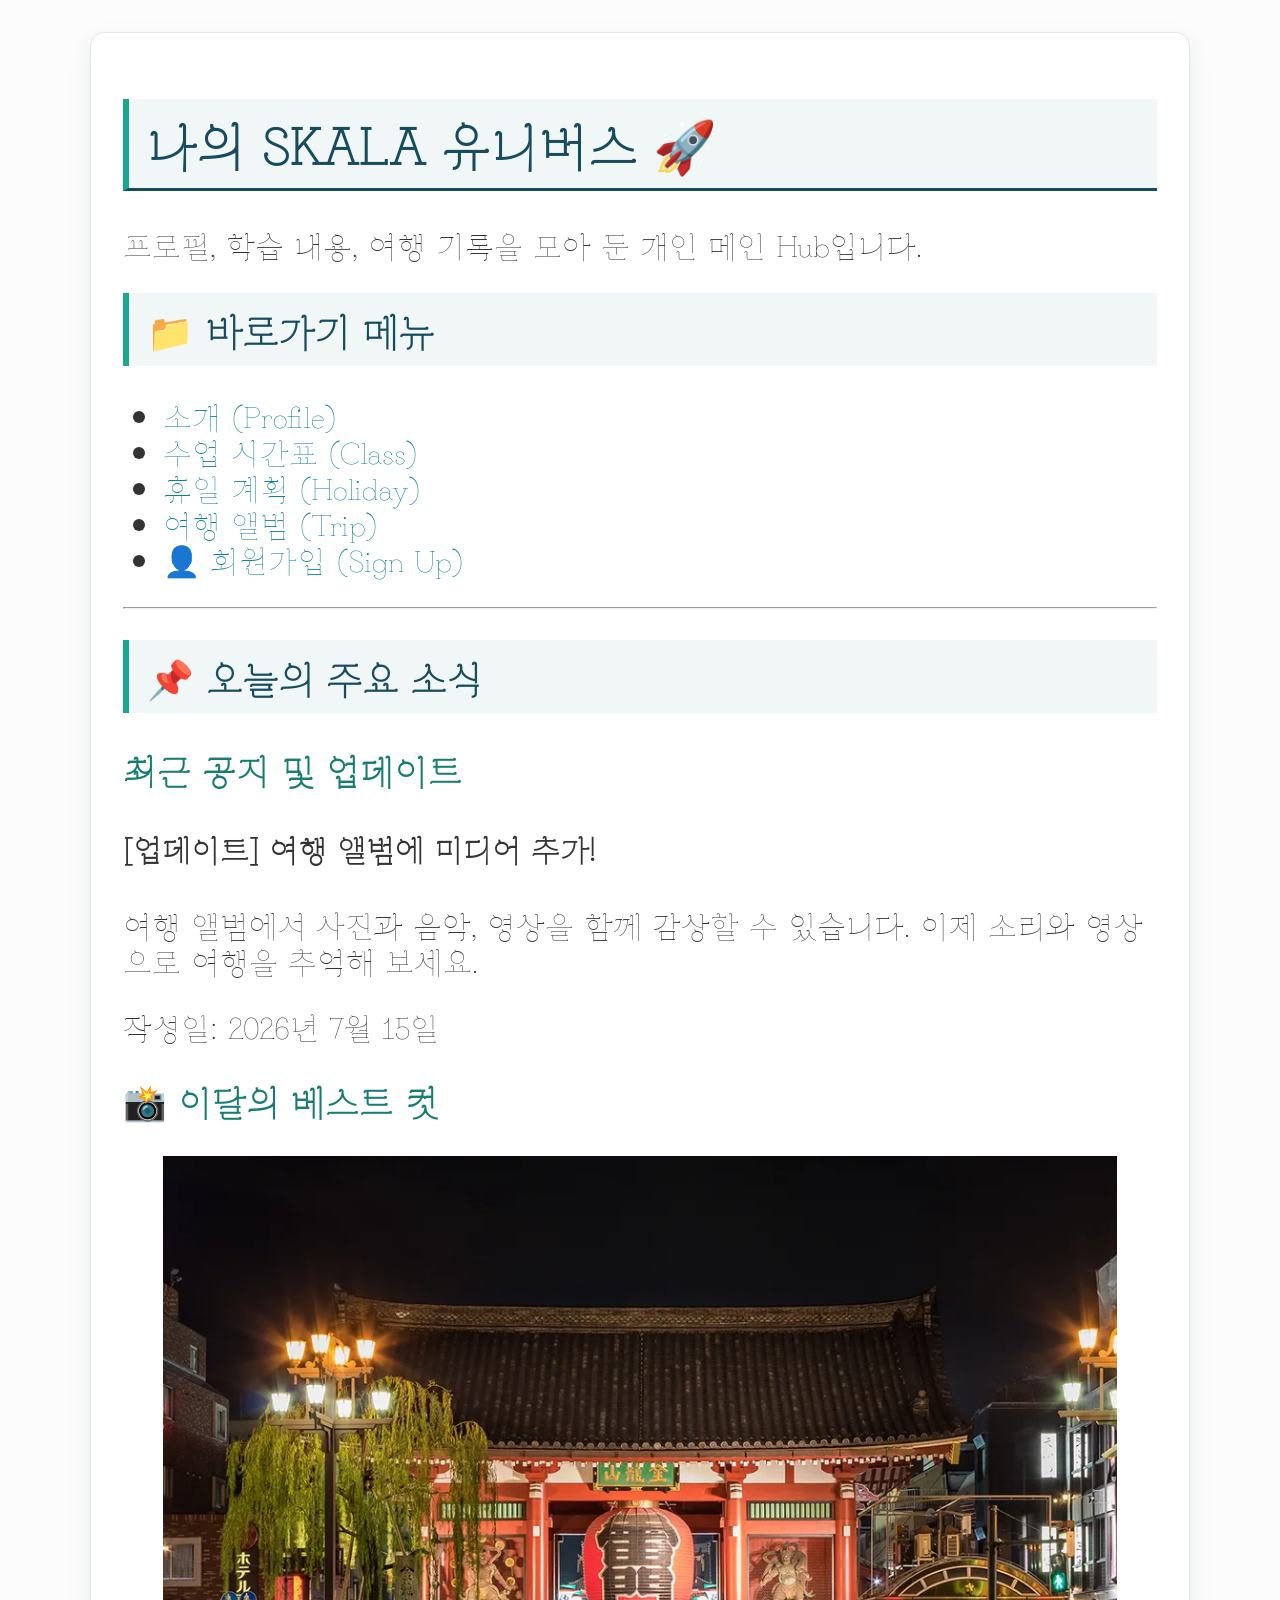
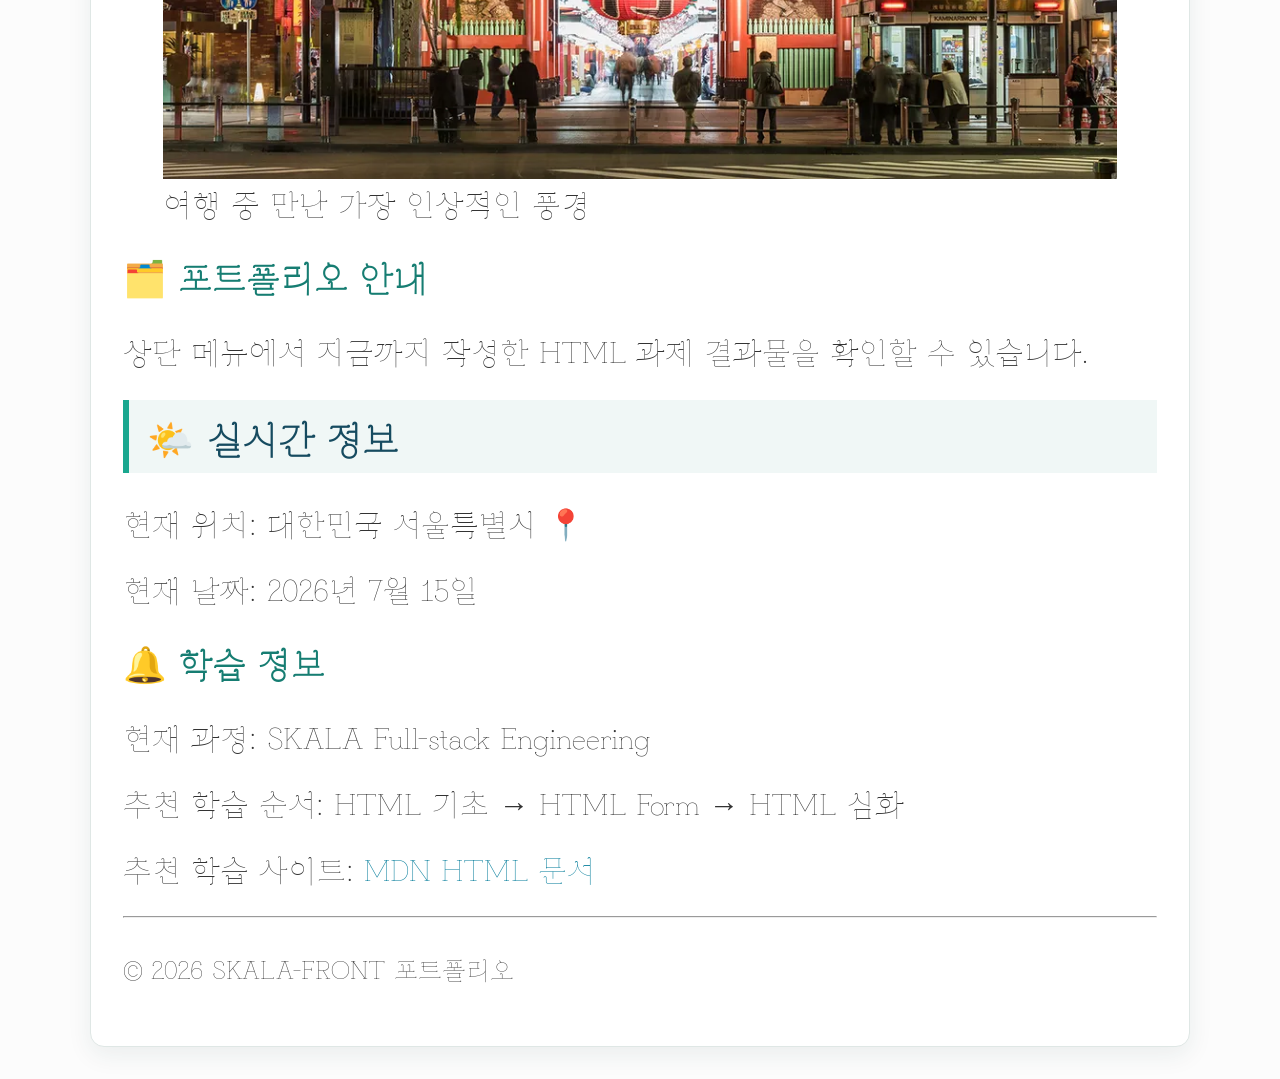
==== html/index.html @ 4c1dae3f "5.CSS기초" ====
<!DOCTYPE html>
<html lang="ko">
<head>
     <link rel="stylesheet" href="../css/style.css">
    <meta charset="UTF-8">
    <meta name="viewport" content="width=device-width, initial-scale=1.0">
    <title>Welcome SKALA</title>
</head>
<body>
    <div class="container">
    <header>
        <h1>나의 SKALA 유니버스 🚀</h1>
        <p>프로필, 학습 내용, 여행 기록을 모아 둔 개인 메인 Hub입니다.</p>
    </header>

    <nav>
        <h2>📁 바로가기 메뉴</h2>
        <ul>
            <li><a href="myProfile.html">소개 (Profile)</a></li>
            <li><a href="myClass.html">수업 시간표 (Class)</a></li>
            <li><a href="myHoliday.html">휴일 계획 (Holiday)</a></li>
            <li><a href="myTrip.html">여행 앨범 (Trip)</a></li>
            <li><a href="signUp.html">👤 회원가입 (Sign Up)</a></li>
        </ul>
    </nav>

    <hr>

    <main>
        <h2>📌 오늘의 주요 소식</h2>

        <article>
            <h3>최근 공지 및 업데이트</h3>
            <h4>[업데이트] 여행 앨범에 미디어 추가!</h4>
            <p>
                여행 앨범에서 사진과 음악, 영상을 함께 감상할 수 있습니다.
                이제 소리와 영상으로 여행을 추억해 보세요.
            </p>
            <p>작성일: 2026년 7월 15일</p>
        </article>

        <section>
            <h3>📸 이달의 베스트 컷</h3>
            <figure>
                <!-- 아래 파일명을 media 폴더의 실제 이미지 파일명으로 변경하세요. -->
                <img
                    src="../media/asakusa.jpg"
                    alt="이달의 여행 베스트 컷"
                >
                <figcaption>여행 중 만난 가장 인상적인 풍경</figcaption>
            </figure>
        </section>

        <section>
            <h3>🗂️ 포트폴리오 안내</h3>
            <p>상단 메뉴에서 지금까지 작성한 HTML 과제 결과물을 확인할 수 있습니다.</p>
        </section>
    </main>

    <aside>
        <h2>🌤️ 실시간 정보</h2>
        <p>현재 위치: 대한민국 서울특별시 📍</p>
        <p>현재 날짜: <time datetime="2026-07-15">2026년 7월 15일</time></p>

        <h3>🔔 학습 정보</h3>
        <p>현재 과정: SKALA Full-stack Engineering</p>
        <p>추천 학습 순서: HTML 기초 → HTML Form → HTML 심화</p>
        <p>
            추천 학습 사이트:
            <a href="https://developer.mozilla.org/ko/docs/Web/HTML">MDN HTML 문서</a>
        </p>
    </aside>

    <hr>

    <footer>
        <p><small>© 2026 SKALA-FRONT 포트폴리오</small></p>
    </footer>
</div>
</body>
</html>
---- css/style.css ----
@import url('https://fonts.googleapis.com/css2?family=Grandiflora+One&display=swap');

* {
    box-sizing: border-box;
}

body {
    font-family: "Grandiflora One", cursive;
    font-weight: 400;
    font-style: normal;
    line-height: 1.2;
    color: #333333;
    background-color: #fcfcfc;
    font-size: 30px;
    margin: 0;
    padding: 32px 20px;
}

.container {
    width: min(100%, 1100px);
    margin: 0 auto;
    padding: 32px;
    background-color: #ffffff;
    border: 1px solid #dfe7e5;
    border-radius: 14px;
    box-shadow: 0 8px 24px rgba(30, 70, 65, 0.08);
}

h1,
h2 {
    color: #164b60;
    padding: 14px 18px;
    border-left: 6px solid #1aa78f;
    background-color: #f0f7f6;
}

h1 {
    font-size: 1.7em;
    border-bottom: 3px solid #164b60;
}

h2 {
    font-size: 1.25em;
}

h3 {
    color: #167d72;
}

a {
    color: #087f9c;
    text-decoration: none;
}

a:hover,
a:focus {
    color: #c14f77;
    text-decoration: underline;
}

img,
video {
    max-width: 100%;
    height: auto;
}

.trip-card {
    margin: 24px 0;
    padding: 20px;
    background-color: #f8fbfa;
    border: 1px solid #cddedb;
    border-radius: 12px;
    box-shadow: 0 4px 12px rgba(30, 70, 65, 0.08);
}

.trip-card img {
    display: block;
    margin-bottom: 12px;
    border-radius: 8px;
}

table {
    width: 100%;
    border-collapse: collapse;
    font-size: 0.65em;
    background-color: #ffffff;
}

th,
td {
    padding: 13px 10px;
    border: 1px solid #cbd7d5;
    text-align: center;
    vertical-align: middle;
}

th {
    color: #ffffff;
    background-color: #167d72;
}

tbody tr:nth-child(even) {
    background-color: #f1f7f6;
}

fieldset {
    margin: 24px 0;
    padding: 24px;
    border: 1px solid #cbd7d5;
    border-radius: 12px;
}

legend {
    padding: 0 12px;
    color: #164b60;
    font-weight: bold;
}

input[type="text"],
input[type="password"],
input[type="date"],
select,
textarea {
    width: 100%;
    padding: 13px 15px;
    border: 1px solid #b8c8c5;
    border-radius: 7px;
    background-color: #ffffff;
    font: inherit;
    font-size: 0.72em;
}

textarea {
    min-height: 170px;
    resize: vertical;
}

#userEmail {
    width: min(45%, 340px);
}

#emailDomain {
    width: auto;
    min-width: 160px;
}

#customEmailDomain {
    width: min(35%, 260px);
}

input:focus,
select:focus,
textarea:focus {
    outline: 3px solid rgba(26, 167, 143, 0.22);
    border-color: #1aa78f;
}

.btn-submit,
.btn-reset,
input[type="submit"],
input[type="reset"] {
    padding: 14px 22px;
    border: 0;
    border-radius: 7px;
    color: #ffffff;
    font: inherit;
    font-weight: bold;
    cursor: pointer;
}

.btn-submit,
input[type="submit"] {
    background-color: #1aa78f;
}

.btn-reset,
input[type="reset"] {
    background-color: #98a3a8;
}

.btn-submit:hover,
input[type="submit"]:hover {
    background-color: #128372;
}

.btn-reset:hover,
input[type="reset"]:hover {
    background-color: #737f84;
}

@media (max-width: 720px) {
    body {
        font-size: 22px;
        padding: 12px;
    }

    .container {
        padding: 18px;
    }

    #userEmail,
    #emailDomain,
    #customEmailDomain {
        width: 100%;
        margin: 5px 0;
    }

    table {
        font-size: 0.52em;
    }
}
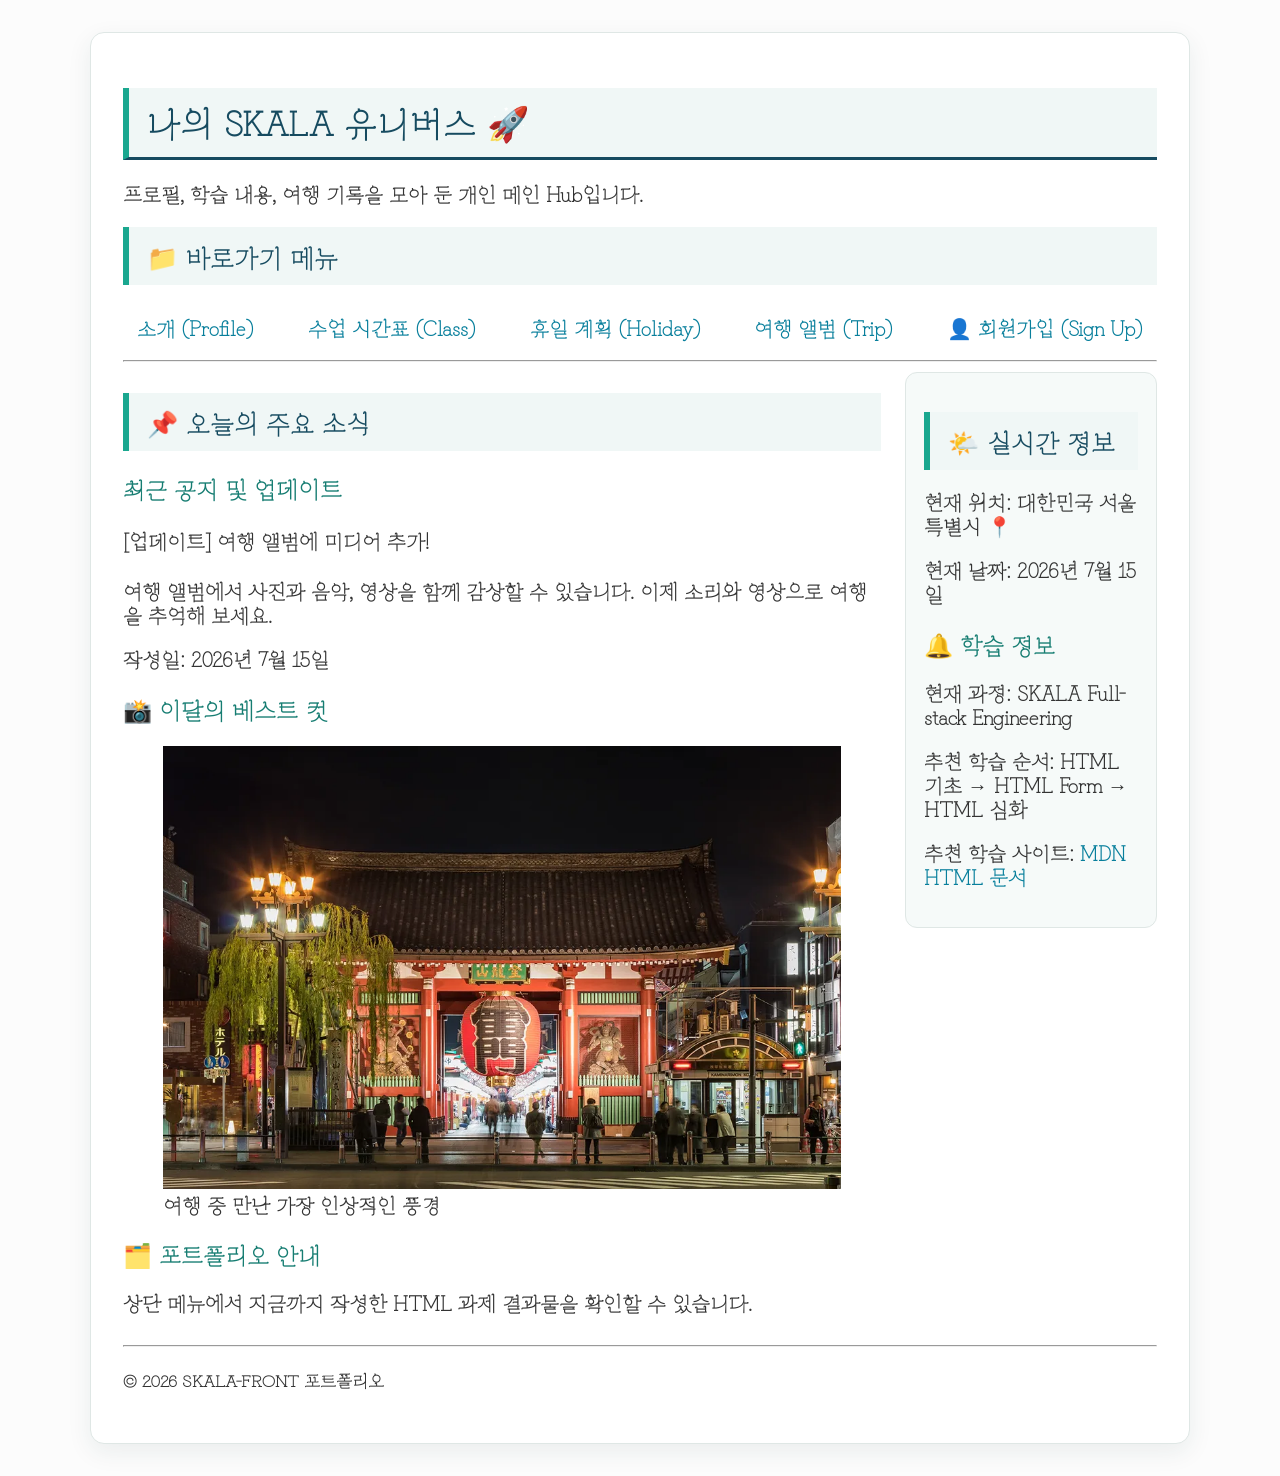
==== commit cee0d022: "CSS 고급" ====
--- a/html/index.html
+++ b/html/index.html
@@ -1,21 +1,29 @@
 <!DOCTYPE html>
 <html lang="ko">
 <head>
+     <!-- link는 현재 HTML과 외부 CSS 파일을 연결한다. ../는 상위 폴더를 뜻한다. -->
      <link rel="stylesheet" href="../css/style.css">
     <meta charset="UTF-8">
+    <!-- viewport 설정은 모바일 화면 너비에 맞게 문서를 표시한다. -->
     <meta name="viewport" content="width=device-width, initial-scale=1.0">
+    <!-- title은 본문이 아니라 브라우저 탭에 표시되는 제목이다. -->
     <title>Welcome SKALA</title>
 </head>
 <body>
+    <!-- 같은 class는 여러 문서와 요소에서 재사용할 수 있다. -->
     <div class="container">
-    <header>
+    <!-- header는 페이지의 머리말 영역이다. -->
+    <!-- 미션 6: 이 제목에는 페이지가 열릴 때 페이드인 애니메이션이 적용된다. -->
+    <header class="home-header">
         <h1>나의 SKALA 유니버스 🚀</h1>
         <p>프로필, 학습 내용, 여행 기록을 모아 둔 개인 메인 Hub입니다.</p>
     </header>
 
+    <!-- nav는 다른 페이지로 이동하는 주요 메뉴 영역이다. -->
     <nav>
         <h2>📁 바로가기 메뉴</h2>
         <ul>
+            <!-- href에는 이동할 문서의 상대 경로를 적는다. -->
             <li><a href="myProfile.html">소개 (Profile)</a></li>
             <li><a href="myClass.html">수업 시간표 (Class)</a></li>
             <li><a href="myHoliday.html">휴일 계획 (Holiday)</a></li>
@@ -26,9 +34,13 @@
 
     <hr>
 
+    <!-- 미션 4: main과 aside를 한 부모로 묶어 CSS Grid의 2열로 배치한다. -->
+    <div class="content-layout">
+    <!-- main은 페이지마다 하나만 사용하며 핵심 본문을 담는다. -->
     <main>
         <h2>📌 오늘의 주요 소식</h2>
 
+        <!-- article은 하나의 독립적인 글이나 소식 단위이다. -->
         <article>
             <h3>최근 공지 및 업데이트</h3>
             <h4>[업데이트] 여행 앨범에 미디어 추가!</h4>
@@ -39,14 +51,18 @@
             <p>작성일: 2026년 7월 15일</p>
         </article>
 
+        <!-- section은 제목을 가진 주제별 콘텐츠 묶음이다. -->
         <section>
             <h3>📸 이달의 베스트 컷</h3>
+            <!-- figure는 이미지와 설명을 하나의 콘텐츠로 묶는다. -->
             <figure>
                 <!-- 아래 파일명을 media 폴더의 실제 이미지 파일명으로 변경하세요. -->
+                <!-- img는 종료 태그가 없으며 src는 경로, alt는 대체 설명이다. -->
                 <img
                     src="../media/asakusa.jpg"
                     alt="이달의 여행 베스트 컷"
                 >
+                <!-- figcaption은 figure의 설명글이다. -->
                 <figcaption>여행 중 만난 가장 인상적인 풍경</figcaption>
             </figure>
         </section>
@@ -57,9 +73,11 @@
         </section>
     </main>
 
+    <!-- aside는 본문과 관련된 부가 정보나 사이드바를 담는다. -->
     <aside>
         <h2>🌤️ 실시간 정보</h2>
         <p>현재 위치: 대한민국 서울특별시 📍</p>
+        <!-- time의 datetime은 기계가 읽을 수 있는 날짜 형식이다. -->
         <p>현재 날짜: <time datetime="2026-07-15">2026년 7월 15일</time></p>
 
         <h3>🔔 학습 정보</h3>
@@ -70,9 +88,11 @@
             <a href="https://developer.mozilla.org/ko/docs/Web/HTML">MDN HTML 문서</a>
         </p>
     </aside>
+    </div>
 
     <hr>
 
+    <!-- footer는 저작권, 연락처 같은 페이지의 마무리 정보를 담는다. -->
     <footer>
         <p><small>© 2026 SKALA-FRONT 포트폴리오</small></p>
     </footer>
--- a/css/style.css
+++ b/css/style.css
@@ -1,31 +1,51 @@
+/*
+ * style.css는 여러 HTML 문서가 함께 사용하는 외부 스타일시트이다.
+ * HTML의 <link rel="stylesheet" href="../css/style.css">가 이 파일을 불러온다.
+ * CSS의 기본 문법은 "선택자 { 속성: 값; }"이다.
+ */
+
+/* @import는 외부 글꼴을 가져온다. 반드시 다른 스타일 규칙보다 먼저 작성한다. */
 @import url('https://fonts.googleapis.com/css2?family=Grandiflora+One&display=swap');
 
+/* *는 문서 안의 모든 요소를 선택하는 전체 선택자이다. */
 * {
+    /* width에 padding과 border까지 포함시켜 크기 계산을 쉽게 만든다. */
     box-sizing: border-box;
 }
 
+/* body 태그 선택자: 페이지 전체에 공통으로 상속되는 기본 모양을 지정한다. */
 body {
+    /* 첫 글꼴을 사용할 수 없으면 cursive 계열 글꼴을 대신 사용한다. */
     font-family: "Grandiflora One", cursive;
-    font-weight: 400;
+    font-weight: 600;
     font-style: normal;
+    /* line-height는 줄 사이의 높이이며 단위 없는 1.2는 글자 크기의 1.2배이다. */
     line-height: 1.2;
     color: #333333;
     background-color: #fcfcfc;
-    font-size: 30px;
+    font-size: 20px;
+    /* 브라우저의 기본 바깥 여백을 제거한다. */
     margin: 0;
+    /* 상하 32px, 좌우 20px의 안쪽 여백이다. */
     padding: 32px 20px;
 }
 
+/* .container는 class="container"인 모든 요소를 선택하는 클래스 선택자이다. */
 .container {
+    /* 둘 중 작은 값을 선택하여 화면보다 넓어지지 않게 한다. */
     width: min(100%, 1100px);
+    /* 좌우 margin을 auto로 두면 고정 폭 박스가 화면 가운데 놓인다. */
     margin: 0 auto;
     padding: 32px;
     background-color: #ffffff;
+    /* border 문법: 두께 선모양 색상 */
     border: 1px solid #dfe7e5;
     border-radius: 14px;
+    /* x축, y축, 흐림 정도, 색상 순서의 그림자이다. */
     box-shadow: 0 8px 24px rgba(30, 70, 65, 0.08);
 }
 
+/* 쉼표를 사용하면 h1과 h2에 같은 규칙을 한 번에 적용할 수 있다. */
 h1,
 h2 {
     color: #164b60;
@@ -34,58 +54,156 @@
     background-color: #f0f7f6;
 }
 
+/* h1에만 적용되는 추가 규칙이다. em은 현재 글자 크기를 기준으로 한다. */
 h1 {
     font-size: 1.7em;
     border-bottom: 3px solid #164b60;
 }
 
+/* h2는 h1보다 작은 단계의 제목이다. */
 h2 {
     font-size: 1.25em;
 }
 
+/* 세 번째 단계 제목의 글자색이다. */
 h3 {
     color: #167d72;
 }
 
+/* 모든 <a> 링크의 기본 모양이다. */
 a {
     color: #087f9c;
     text-decoration: none;
 }
 
+/* :hover는 마우스를 올렸을 때, :focus는 키보드로 선택했을 때 적용된다. */
 a:hover,
 a:focus {
     color: #c14f77;
     text-decoration: underline;
 }
 
+/* 미션 4: nav의 ul을 Flex Container로 만들어 메뉴를 가로로 배치한다. */
+nav ul {
+    display: flex;
+    flex-wrap: wrap;
+    gap: 12px;
+    justify-content: space-between;
+    margin: 0;
+    padding: 0;
+    list-style: none;
+}
+
+/* 미션 6: 메뉴의 배경색과 글자색이 0.3초 동안 부드럽게 변한다. */
+nav a {
+    display: block;
+    padding: 10px 14px;
+    border-radius: 8px;
+    transition: background-color 0.3s ease, color 0.3s ease;
+}
+
+nav a:hover,
+nav a:focus {
+    color: #ffffff;
+    background-color: #1aa78f;
+    text-decoration: none;
+}
+
+/* 미션 4: index의 본문은 넓게, aside는 좁게 사용하는 2열 Grid이다. */
+.content-layout {
+    display: grid;
+    grid-template-columns: minmax(0, 3fr) minmax(240px, 1fr);
+    gap: 24px;
+    align-items: start;
+}
+
+.content-layout aside {
+    padding: 18px;
+    background-color: #f6faf9;
+    border: 1px solid #dfe7e5;
+    border-radius: 12px;
+}
+
+/* 미션 6: index를 처음 열면 헤더 제목이 서서히 나타난다. */
+.home-header h1 {
+    animation: title-fade-in 0.9s ease-out both;
+}
+
+/* @keyframes는 애니메이션의 시작 상태와 종료 상태를 정의한다. */
+@keyframes title-fade-in {
+    from {
+        opacity: 0;
+        transform: translateY(-18px);
+    }
+
+    to {
+        opacity: 1;
+        transform: translateY(0);
+    }
+}
+
+/* 이미지와 영상이 부모 영역보다 넓어지지 않게 한다. */
 img,
 video {
     max-width: 100%;
     height: auto;
 }
 
+/* myTrip.html의 여행지 문단에 적용하는 리뷰 카드 클래스이다. */
 .trip-card {
+    /* margin은 박스 바깥쪽, padding은 박스 안쪽 여백이다. */
     margin: 24px 0;
     padding: 20px;
     background-color: #f8fbfa;
     border: 1px solid #cddedb;
     border-radius: 12px;
     box-shadow: 0 4px 12px rgba(30, 70, 65, 0.08);
-}
-
+    /* 미션 6: 위치와 그림자의 변화를 부드럽게 연결한다. */
+    transition: transform 0.3s ease, box-shadow 0.3s ease;
+}
+
+/* 공백은 .trip-card 내부에 있는 img만 선택한다는 뜻이다. */
 .trip-card img {
+    /* img를 블록 요소처럼 만들어 한 줄을 차지하게 한다. */
     display: block;
     margin-bottom: 12px;
     border-radius: 8px;
 }
 
+/* 미션 4: repeat(3, 1fr)은 같은 너비의 열을 세 개 만든다. */
+.trip-grid {
+    display: grid;
+    grid-template-columns: repeat(3, minmax(0, 1fr));
+    gap: 20px;
+}
+
+.trip-grid .trip-card {
+    margin: 0;
+}
+
+.trip-grid .trip-card img {
+    width: 100%;
+    aspect-ratio: 4 / 3;
+    object-fit: cover;
+}
+
+/* 미션 6: 카드가 8px 위로 이동하고 그림자가 더 진해진다. */
+.trip-card:hover,
+.trip-card:focus-within {
+    transform: translateY(-8px);
+    box-shadow: 0 14px 28px rgba(30, 70, 65, 0.2);
+}
+
+/* 시간표 전체의 크기와 테두리 표현을 설정한다. */
 table {
     width: 100%;
+    /* 인접한 셀의 이중 테두리를 하나로 합친다. */
     border-collapse: collapse;
     font-size: 0.65em;
     background-color: #ffffff;
 }
 
+/* 모든 표 제목 셀(th)과 데이터 셀(td)에 함께 적용한다. */
 th,
 td {
     padding: 13px 10px;
@@ -94,15 +212,18 @@
     vertical-align: middle;
 }
 
+/* th는 표의 머리글 셀이다. */
 th {
     color: #ffffff;
     background-color: #167d72;
 }
 
+/* :nth-child(even)은 tbody 안의 짝수 번째 행을 선택한다. */
 tbody tr:nth-child(even) {
     background-color: #f1f7f6;
 }
 
+/* fieldset은 서로 관련된 폼 입력 항목을 묶는 상자이다. */
 fieldset {
     margin: 24px 0;
     padding: 24px;
@@ -110,12 +231,14 @@
     border-radius: 12px;
 }
 
+/* legend는 fieldset 테두리에 표시되는 그룹 제목이다. */
 legend {
     padding: 0 12px;
     color: #164b60;
     font-weight: bold;
 }
 
+/* [type="..."]은 특정 속성값을 가진 요소만 고르는 속성 선택자이다. */
 input[type="text"],
 input[type="password"],
 input[type="date"],
@@ -126,28 +249,34 @@
     border: 1px solid #b8c8c5;
     border-radius: 7px;
     background-color: #ffffff;
+    /* inherit는 부모가 사용하는 글꼴 설정을 물려받는다는 뜻이다. */
     font: inherit;
     font-size: 0.72em;
 }
 
+/* 여러 줄 입력창은 세로 크기만 사용자가 조절할 수 있다. */
 textarea {
     min-height: 170px;
     resize: vertical;
 }
 
+/* #은 id 선택자이며 문서에서 하나뿐인 요소를 정밀하게 선택한다. */
 #userEmail {
     width: min(45%, 340px);
 }
 
+/* 이메일 도메인 선택창은 내용에 맞는 폭을 사용한다. */
 #emailDomain {
     width: auto;
     min-width: 160px;
 }
 
+/* '직접 입력'을 골랐을 때 JavaScript가 보여 주는 입력창이다. */
 #customEmailDomain {
     width: min(35%, 260px);
 }
 
+/* 사용자가 입력 요소를 선택했을 때 현재 위치를 쉽게 알아보게 한다. */
 input:focus,
 select:focus,
 textarea:focus {
@@ -155,6 +284,7 @@
     border-color: #1aa78f;
 }
 
+/* 제출 버튼과 초기화 버튼이 공유하는 공통 스타일이다. */
 .btn-submit,
 .btn-reset,
 input[type="submit"],
@@ -166,29 +296,43 @@
     font: inherit;
     font-weight: bold;
     cursor: pointer;
-}
-
+    transition: background-color 0.3s ease, color 0.3s ease,
+        transform 0.3s ease;
+}
+
+/* 제출 버튼만 초록색으로 지정한다. */
 .btn-submit,
 input[type="submit"] {
     background-color: #1aa78f;
 }
 
+/* 초기화 버튼만 회색으로 지정한다. */
 .btn-reset,
 input[type="reset"] {
     background-color: #98a3a8;
 }
 
+/* 마우스를 올리면 제출 버튼 색을 더 진하게 바꾼다. */
 .btn-submit:hover,
 input[type="submit"]:hover {
     background-color: #128372;
 }
 
+/* 마우스를 올리면 초기화 버튼 색을 더 진하게 바꾼다. */
 .btn-reset:hover,
 input[type="reset"]:hover {
     background-color: #737f84;
 }
 
-@media (max-width: 720px) {
+.btn-submit:hover,
+.btn-reset:hover,
+input[type="submit"]:hover,
+input[type="reset"]:hover {
+    transform: translateY(-2px);
+}
+
+/* 미션 5: 화면 너비가 786px 이하이면 여러 열을 세로 1열로 바꾼다. */
+@media (max-width: 786px) {
     body {
         font-size: 22px;
         padding: 12px;
@@ -198,14 +342,40 @@
         padding: 18px;
     }
 
+    nav ul {
+        flex-direction: column;
+    }
+
+    nav a {
+        width: 100%;
+    }
+
+    .content-layout,
+    .trip-grid {
+        grid-template-columns: 1fr;
+    }
+
     #userEmail,
     #emailDomain,
     #customEmailDomain {
+        /* 작은 화면에서는 이메일 관련 입력창을 한 줄씩 배치한다. */
         width: 100%;
         margin: 5px 0;
     }
 
     table {
+        /* 좁은 화면에서 시간표가 지나치게 넓어지는 것을 줄인다. */
         font-size: 0.52em;
     }
 }
+
+/* 사용자가 운영체제에서 '동작 줄이기'를 선택했다면 모션을 최소화한다. */
+@media (prefers-reduced-motion: reduce) {
+    *,
+    *::before,
+    *::after {
+        animation-duration: 0.01ms !important;
+        animation-iteration-count: 1 !important;
+        transition-duration: 0.01ms !important;
+    }
+}
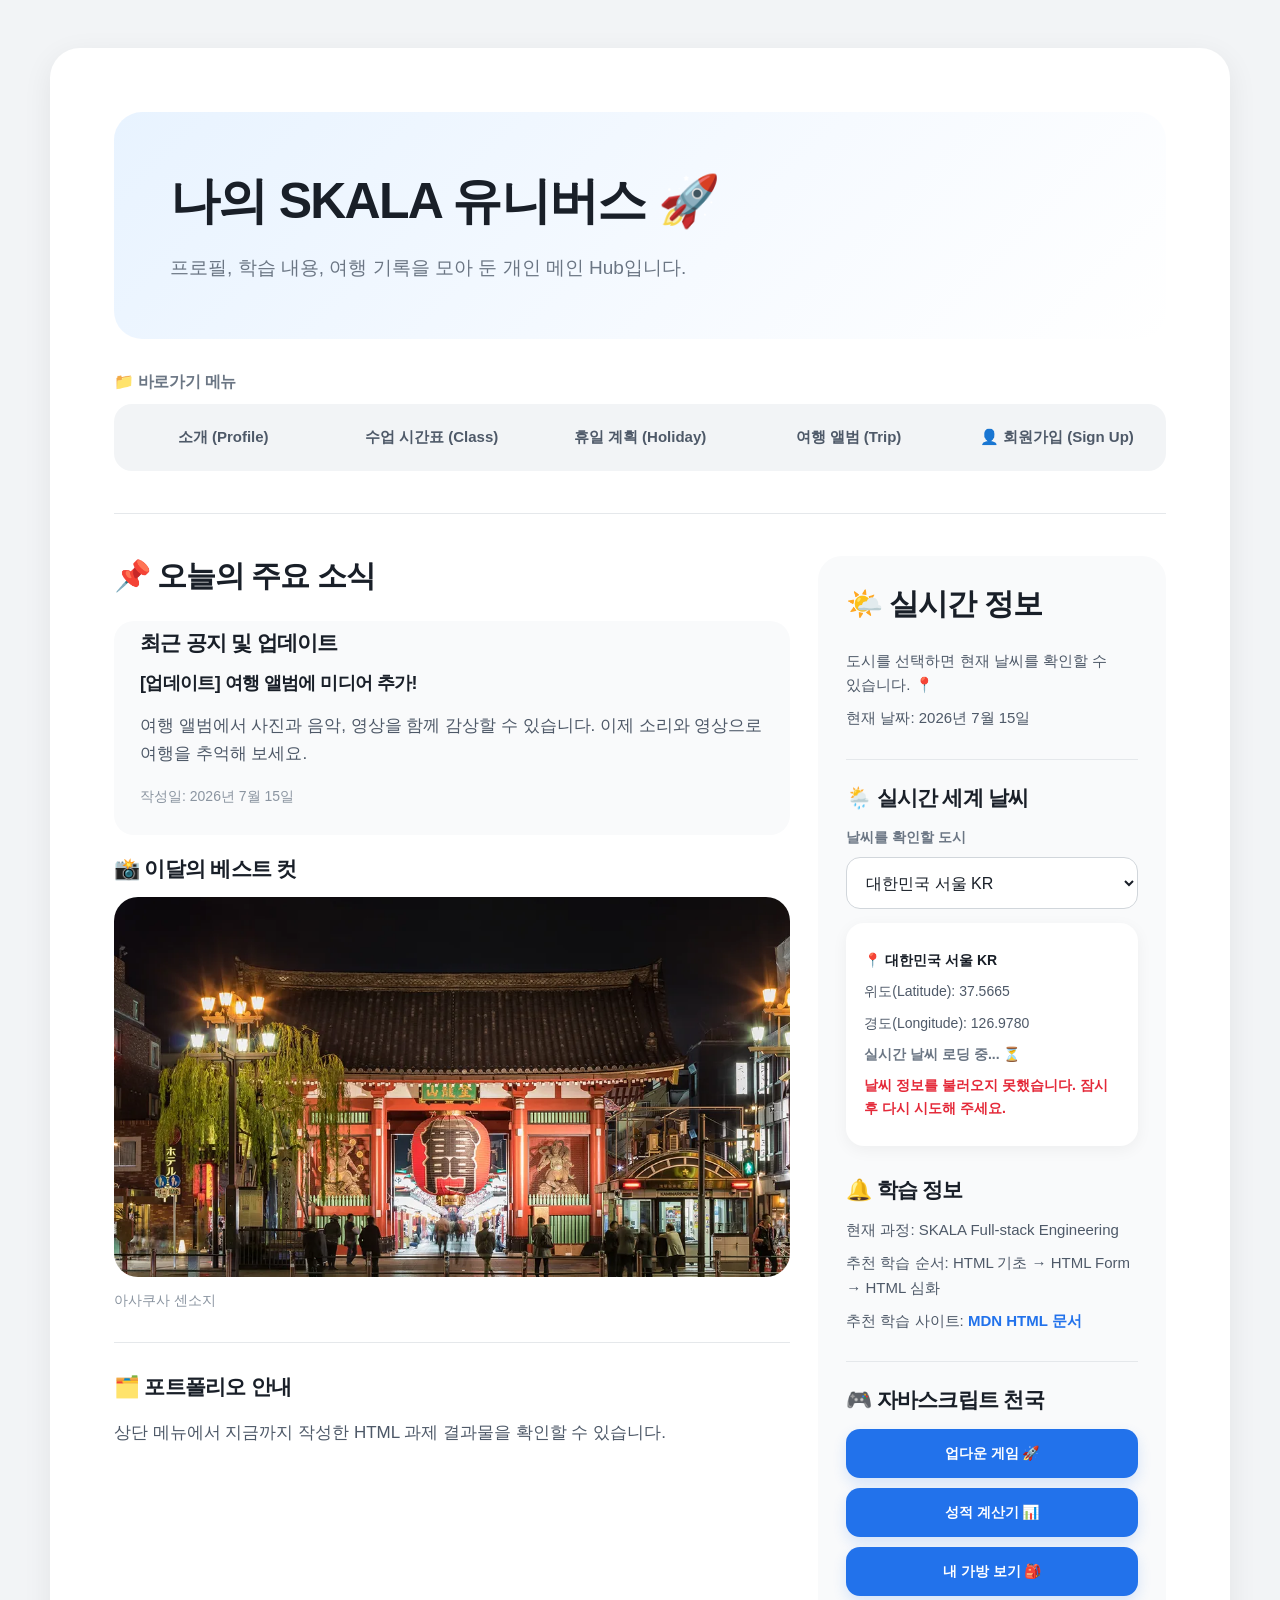
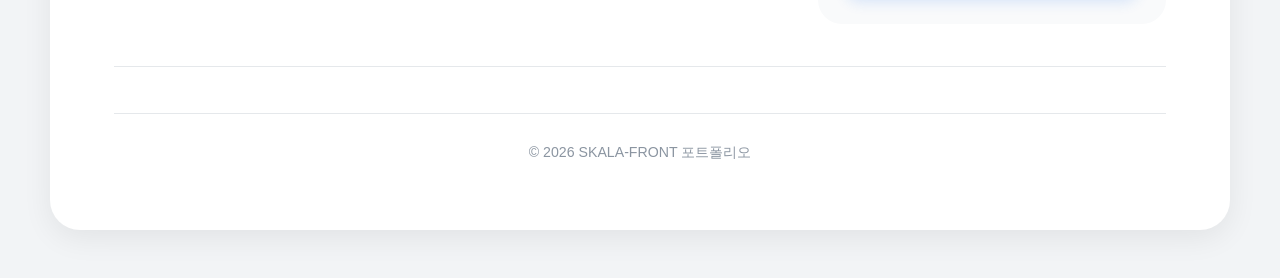
==== commit 62d2489e: "6.JAVASCRIPT 심화" ====
--- a/html/index.html
+++ b/html/index.html
@@ -63,7 +63,7 @@
                     alt="이달의 여행 베스트 컷"
                 >
                 <!-- figcaption은 figure의 설명글이다. -->
-                <figcaption>여행 중 만난 가장 인상적인 풍경</figcaption>
+                <figcaption>아사쿠사 센소지</figcaption>
             </figure>
         </section>
 
@@ -76,9 +76,37 @@
     <!-- aside는 본문과 관련된 부가 정보나 사이드바를 담는다. -->
     <aside>
         <h2>🌤️ 실시간 정보</h2>
-        <p>현재 위치: 대한민국 서울특별시 📍</p>
+        <p>도시를 선택하면 현재 날씨를 확인할 수 있습니다. 📍</p>
         <!-- time의 datetime은 기계가 읽을 수 있는 날짜 형식이다. -->
         <p>현재 날짜: <time datetime="2026-07-15">2026년 7월 15일</time></p>
+
+        <!-- 261~263페이지 과제: DOM/이벤트, 비동기 호출, ES 모듈 분리 실습이다. -->
+        <section class="realtime-weather" aria-labelledby="weather-title">
+            <h3 id="weather-title">🌦️ 실시간 세계 날씨</h3>
+
+            <!-- label의 for와 select의 id를 연결하면 입력 목적을 쉽게 알 수 있다. -->
+            <label for="city-select">날씨를 확인할 도시</label>
+            <select id="city-select">
+                <!-- data-* 속성은 JavaScript에서 사용할 추가 정보를 저장한다. -->
+                <option value="seoul" data-lat="37.5665" data-lon="126.9780">
+                    대한민국 서울 KR
+                </option>
+                <option value="gwangju" data-lat="35.1595" data-lon="126.8526">
+                    대한민국 광주 KR
+                </option>
+                <option value="tokyo" data-lat="35.6762" data-lon="139.6503">
+                    일본 도쿄 JP
+                </option>
+                <option value="paris" data-lat="48.8566" data-lon="2.3522">
+                    프랑스 파리 FR
+                </option>
+            </select>
+
+            <!-- aria-live는 내용이 바뀌었음을 화면 읽기 프로그램에 알려 준다. -->
+            <div id="weather-box" aria-live="polite">
+                도시의 날씨를 불러오는 중입니다.
+            </div>
+        </section>
 
         <h3>🔔 학습 정보</h3>
         <p>현재 과정: SKALA Full-stack Engineering</p>
@@ -87,6 +115,17 @@
             추천 학습 사이트:
             <a href="https://developer.mozilla.org/ko/docs/Web/HTML">MDN HTML 문서</a>
         </p>
+
+        <!-- 230~232페이지 과제: 외부 JavaScript 함수들을 실행하는 버튼 영역이다. -->
+        <section class="mini-games">
+            <h3>🎮 자바스크립트 천국</h3>
+            <div class="mini-game-buttons">
+                <!-- type="button"은 폼 제출 기능이 없는 일반 실행 버튼을 뜻한다. -->
+                <button type="button" onclick="playUpDown()">업다운 게임 🚀</button>
+                <button type="button" onclick="calculateGrade()">성적 계산기 📊</button>
+                <button type="button" onclick="showMyBag()">내 가방 보기 🎒</button>
+            </div>
+        </section>
     </aside>
     </div>
 
@@ -97,5 +136,12 @@
         <p><small>© 2026 SKALA-FRONT 포트폴리오</small></p>
     </footer>
 </div>
+
+<!-- 외부 JavaScript는 화면 요소를 모두 읽은 뒤 실행되도록 body 끝에서 불러온다. -->
+<script src="../script/upDown.js"></script>
+<script src="../script/grade.js"></script>
+<script src="../script/bag.js"></script>
+<!-- type="module"을 사용하면 다른 JavaScript 파일의 함수를 import할 수 있다. -->
+<script type="module" src="../script/realtimeInfo.js"></script>
 </body>
 </html>
--- a/css/style.css
+++ b/css/style.css
@@ -1,139 +1,410 @@
 /*
- * style.css는 여러 HTML 문서가 함께 사용하는 외부 스타일시트이다.
- * HTML의 <link rel="stylesheet" href="../css/style.css">가 이 파일을 불러온다.
- * CSS의 기본 문법은 "선택자 { 속성: 값; }"이다.
+ * Toss의 디자인 감도를 참고한 SKALA-FRONT 공통 스타일이다.
+ * 로고나 화면을 복제하지 않고, 명확한 정보 계층·넉넉한 여백·회색과 파랑 중심의
+ * 디자인 원칙만 포트폴리오에 맞게 적용했다.
  */
 
-/* @import는 외부 글꼴을 가져온다. 반드시 다른 스타일 규칙보다 먼저 작성한다. */
-@import url('https://fonts.googleapis.com/css2?family=Grandiflora+One&display=swap');
-
-/* *는 문서 안의 모든 요소를 선택하는 전체 선택자이다. */
+/* :root에는 여러 곳에서 재사용할 색상과 크기를 CSS 변수로 모아 둔다. */
+:root {
+    --grey-50: #f9fafb;
+    --grey-100: #f2f4f6;
+    --grey-200: #e5e8eb;
+    --grey-300: #d1d6db;
+    --grey-400: #b0b8c1;
+    --grey-500: #8b95a1;
+    --grey-600: #6b7684;
+    --grey-700: #4e5968;
+    --grey-800: #333d4b;
+    --grey-900: #191f28;
+    --blue-50: #e8f3ff;
+    --blue-100: #c9e2ff;
+    --blue-500: #3182f6;
+    --blue-600: #2272eb;
+    --blue-700: #1b64da;
+    --red-50: #ffeeee;
+    --red-600: #e42939;
+    --white: #ffffff;
+    --radius-small: 12px;
+    --radius-medium: 20px;
+    --radius-large: 30px;
+    --shadow-surface: 0 8px 30px rgba(2, 9, 19, 0.07);
+    --shadow-hover: 0 14px 34px rgba(2, 9, 19, 0.12);
+}
+
+/* 전체 선택자는 모든 요소가 같은 크기 계산 방식을 사용하게 한다. */
 * {
-    /* width에 padding과 border까지 포함시켜 크기 계산을 쉽게 만든다. */
     box-sizing: border-box;
 }
 
-/* body 태그 선택자: 페이지 전체에 공통으로 상속되는 기본 모양을 지정한다. */
+html {
+    /* 페이지 안의 링크 이동이나 스크롤을 부드럽게 연결한다. */
+    scroll-behavior: smooth;
+}
+
 body {
-    /* 첫 글꼴을 사용할 수 없으면 cursive 계열 글꼴을 대신 사용한다. */
-    font-family: "Grandiflora One", cursive;
+    margin: 0;
+    padding: 48px 24px;
+    color: var(--grey-900);
+    background-color: var(--grey-100);
+    /* 운영체제의 산세리프 글꼴을 우선 사용해 단정하고 빠르게 표시한다. */
+    font-family: -apple-system, BlinkMacSystemFont, "Pretendard",
+        "Apple SD Gothic Neo", "Noto Sans KR", "Segoe UI", sans-serif;
+    font-size: 17px;
+    font-weight: 400;
+    line-height: 1.65;
+    word-break: keep-all;
+    -webkit-font-smoothing: antialiased;
+}
+
+/* 드래그해서 선택한 글자에도 대표 파란색을 연하게 사용한다. */
+::selection {
+    color: var(--grey-900);
+    background-color: var(--blue-100);
+}
+
+/* 모든 페이지의 흰색 콘텐츠 표면이다. */
+.container {
+    width: min(100%, 1180px);
+    margin: 0 auto;
+    padding: clamp(32px, 5vw, 64px);
+    background-color: var(--white);
+    border-radius: var(--radius-large);
+    box-shadow: var(--shadow-surface);
+}
+
+/* 제목은 배경 장식을 줄이고 크기·굵기·여백으로 단계가 보이게 한다. */
+h1,
+h2,
+h3,
+h4 {
+    margin-top: 0;
+    color: var(--grey-900);
+    line-height: 1.35;
+    letter-spacing: -0.035em;
+}
+
+h1 {
+    margin-bottom: 24px;
+    font-size: clamp(34px, 4vw, 50px);
+    font-weight: 800;
+}
+
+h2 {
+    margin-bottom: 20px;
+    font-size: clamp(24px, 2.4vw, 30px);
+    font-weight: 750;
+}
+
+h3 {
+    margin-bottom: 14px;
+    font-size: 21px;
+    font-weight: 700;
+}
+
+h4 {
+    margin-bottom: 10px;
+    font-size: 18px;
+    font-weight: 700;
+}
+
+p {
+    color: var(--grey-700);
+}
+
+strong,
+dt {
+    color: var(--grey-900);
+}
+
+small,
+figcaption {
+    color: var(--grey-500);
+}
+
+/* mark는 형광색 대신 연한 파랑 배경을 사용한다. */
+mark {
+    padding: 2px 6px;
+    color: var(--blue-700);
+    background-color: var(--blue-50);
+    border-radius: 6px;
+}
+
+/* 페이지의 첫 제목 아래에 얇은 구분선을 두어 시작점을 만든다. */
+body > .container > h1,
+body > .container > h2:first-child {
+    margin-bottom: 36px;
+    padding: 10px 0 30px;
+    border-bottom: 1px solid var(--grey-200);
+}
+
+/* 링크는 기본 파랑을 사용하고 밑줄은 상호작용할 때만 보이게 한다. */
+a {
+    color: var(--blue-600);
     font-weight: 600;
-    font-style: normal;
-    /* line-height는 줄 사이의 높이이며 단위 없는 1.2는 글자 크기의 1.2배이다. */
-    line-height: 1.2;
-    color: #333333;
-    background-color: #fcfcfc;
-    font-size: 20px;
-    /* 브라우저의 기본 바깥 여백을 제거한다. */
+    text-decoration: none;
+    transition: color 0.2s ease, background-color 0.2s ease,
+        transform 0.2s ease;
+}
+
+a:hover,
+a:focus-visible {
+    color: var(--blue-700);
+    text-decoration: underline;
+}
+
+/* 키보드 사용자가 현재 선택한 요소를 분명하게 확인하도록 한다. */
+a:focus-visible,
+button:focus-visible,
+input:focus-visible,
+select:focus-visible,
+textarea:focus-visible {
+    outline: 3px solid var(--blue-100);
+    outline-offset: 3px;
+}
+
+hr {
+    margin: 42px 0;
+    border: 0;
+    border-top: 1px solid var(--grey-200);
+}
+
+/* index와 여행 페이지의 header를 넓고 부드러운 Hero 영역으로 만든다. */
+header {
+    margin-bottom: 32px;
+    padding: clamp(34px, 5vw, 56px);
+    overflow: hidden;
+    background: linear-gradient(135deg, var(--blue-50) 0%, #f6faff 58%, var(--white) 100%);
+    border-radius: 28px;
+}
+
+header h1 {
+    max-width: 760px;
+    margin-bottom: 16px;
+}
+
+header p {
+    max-width: 680px;
     margin: 0;
-    /* 상하 32px, 좌우 20px의 안쪽 여백이다. */
-    padding: 32px 20px;
-}
-
-/* .container는 class="container"인 모든 요소를 선택하는 클래스 선택자이다. */
-.container {
-    /* 둘 중 작은 값을 선택하여 화면보다 넓어지지 않게 한다. */
-    width: min(100%, 1100px);
-    /* 좌우 margin을 auto로 두면 고정 폭 박스가 화면 가운데 놓인다. */
-    margin: 0 auto;
-    padding: 32px;
-    background-color: #ffffff;
-    /* border 문법: 두께 선모양 색상 */
-    border: 1px solid #dfe7e5;
-    border-radius: 14px;
-    /* x축, y축, 흐림 정도, 색상 순서의 그림자이다. */
-    box-shadow: 0 8px 24px rgba(30, 70, 65, 0.08);
-}
-
-/* 쉼표를 사용하면 h1과 h2에 같은 규칙을 한 번에 적용할 수 있다. */
-h1,
-h2 {
-    color: #164b60;
-    padding: 14px 18px;
-    border-left: 6px solid #1aa78f;
-    background-color: #f0f7f6;
-}
-
-/* h1에만 적용되는 추가 규칙이다. em은 현재 글자 크기를 기준으로 한다. */
-h1 {
-    font-size: 1.7em;
-    border-bottom: 3px solid #164b60;
-}
-
-/* h2는 h1보다 작은 단계의 제목이다. */
-h2 {
-    font-size: 1.25em;
-}
-
-/* 세 번째 단계 제목의 글자색이다. */
-h3 {
-    color: #167d72;
-}
-
-/* 모든 <a> 링크의 기본 모양이다. */
-a {
-    color: #087f9c;
-    text-decoration: none;
-}
-
-/* :hover는 마우스를 올렸을 때, :focus는 키보드로 선택했을 때 적용된다. */
-a:hover,
-a:focus {
-    color: #c14f77;
-    text-decoration: underline;
-}
-
-/* 미션 4: nav의 ul을 Flex Container로 만들어 메뉴를 가로로 배치한다. */
+    color: var(--grey-600);
+    font-size: 19px;
+}
+
+/* 메뉴는 하나의 연한 회색 패널 안에 간결한 탭처럼 배치한다. */
+nav {
+    margin-bottom: 36px;
+}
+
+nav h2 {
+    margin-bottom: 12px;
+    color: var(--grey-600);
+    font-size: 16px;
+    letter-spacing: -0.02em;
+}
+
 nav ul {
     display: flex;
     flex-wrap: wrap;
-    gap: 12px;
-    justify-content: space-between;
+    gap: 6px;
     margin: 0;
-    padding: 0;
+    padding: 8px;
     list-style: none;
-}
-
-/* 미션 6: 메뉴의 배경색과 글자색이 0.3초 동안 부드럽게 변한다. */
+    background-color: var(--grey-100);
+    border-radius: 18px;
+}
+
+nav li {
+    flex: 1 1 150px;
+}
+
 nav a {
     display: block;
-    padding: 10px 14px;
-    border-radius: 8px;
-    transition: background-color 0.3s ease, color 0.3s ease;
+    padding: 13px 15px;
+    color: var(--grey-700);
+    border-radius: var(--radius-small);
+    font-size: 15px;
+    font-weight: 650;
+    text-align: center;
 }
 
 nav a:hover,
-nav a:focus {
-    color: #ffffff;
-    background-color: #1aa78f;
+nav a:focus-visible {
+    color: var(--blue-700);
+    background-color: var(--white);
+    box-shadow: 0 4px 14px rgba(2, 9, 19, 0.06);
     text-decoration: none;
-}
-
-/* 미션 4: index의 본문은 넓게, aside는 좁게 사용하는 2열 Grid이다. */
+    transform: translateY(-1px);
+}
+
+/* 메인 소식과 부가 정보를 비대칭 2열 Grid로 구성한다. */
 .content-layout {
     display: grid;
-    grid-template-columns: minmax(0, 3fr) minmax(240px, 1fr);
-    gap: 24px;
+    grid-template-columns: minmax(0, 1.75fr) minmax(280px, 0.9fr);
+    gap: 28px;
     align-items: start;
 }
 
+.content-layout main {
+    min-width: 0;
+}
+
+.content-layout main > h2,
+.content-layout aside > h2 {
+    margin-bottom: 24px;
+}
+
+/* 각 소식 단위는 선과 여백만 사용해 가볍게 구분한다. */
+main > article,
+main > section {
+    padding: 30px 0;
+    border-bottom: 1px solid var(--grey-200);
+}
+
+main > article:first-of-type,
+main > section:first-of-type {
+    padding-top: 8px;
+}
+
+main > article:last-child,
+main > section:last-child {
+    border-bottom: 0;
+}
+
+.content-layout article {
+    margin-bottom: 12px;
+    padding: 26px;
+    background-color: var(--grey-50);
+    border: 0;
+    border-radius: var(--radius-medium);
+}
+
+.content-layout article p:last-child {
+    margin-bottom: 0;
+    color: var(--grey-500);
+    font-size: 14px;
+}
+
+/* figure의 이미지와 설명을 하나의 큰 콘텐츠 카드처럼 보이게 한다. */
+figure {
+    margin: 0;
+}
+
+figure img {
+    display: block;
+    width: 100%;
+    aspect-ratio: 16 / 9;
+    object-fit: cover;
+    border-radius: 24px;
+}
+
+figcaption {
+    padding-top: 12px;
+    font-size: 14px;
+}
+
+/* aside는 회색 카드로 분리하고 긴 화면에서만 자연스럽게 따라오게 한다. */
 .content-layout aside {
+    position: sticky;
+    top: 24px;
+    padding: 28px;
+    background-color: var(--grey-50);
+    border-radius: 24px;
+}
+
+.content-layout aside > p {
+    margin: 8px 0;
+    font-size: 15px;
+}
+
+.content-layout aside > h3 {
+    margin-top: 30px;
+}
+
+/* 실시간 날씨 선택창과 결과는 사이드바 안의 독립된 카드이다. */
+.realtime-weather {
+    margin: 28px 0 0;
+    padding-top: 24px;
+    border-top: 1px solid var(--grey-200);
+}
+
+.realtime-weather label {
+    display: block;
+    margin-bottom: 8px;
+    color: var(--grey-600);
+    font-size: 14px;
+    font-weight: 650;
+}
+
+#city-select {
+    width: 100%;
+}
+
+#weather-box {
+    min-height: 154px;
+    margin-top: 14px;
     padding: 18px;
-    background-color: #f6faf9;
-    border: 1px solid #dfe7e5;
-    border-radius: 12px;
-}
-
-/* 미션 6: index를 처음 열면 헤더 제목이 서서히 나타난다. */
+    background-color: var(--white);
+    border-radius: 18px;
+    box-shadow: 0 4px 16px rgba(2, 9, 19, 0.05);
+    font-size: 14px;
+}
+
+#weather-box p {
+    margin: 8px 0;
+}
+
+.weather-message {
+    color: var(--grey-600);
+    font-weight: 650;
+}
+
+.weather-error {
+    color: var(--red-600);
+}
+
+/* JavaScript 실습 버튼은 동일한 크기와 파랑 계열로 통일한다. */
+.mini-games {
+    margin-top: 28px;
+    padding-top: 24px;
+    border-top: 1px solid var(--grey-200);
+}
+
+.mini-game-buttons {
+    display: grid;
+    gap: 10px;
+}
+
+.mini-game-buttons button {
+    width: 100%;
+    padding: 13px 15px;
+    color: var(--white);
+    background-color: var(--blue-600);
+    border: 0;
+    border-radius: 14px;
+    font: inherit;
+    font-size: 14px;
+    font-weight: 700;
+    cursor: pointer;
+    box-shadow: 0 6px 14px rgba(34, 114, 235, 0.16);
+    transition: background-color 0.2s ease, box-shadow 0.2s ease,
+        transform 0.2s ease;
+}
+
+.mini-game-buttons button:hover,
+.mini-game-buttons button:focus-visible {
+    background-color: var(--blue-700);
+    box-shadow: 0 8px 20px rgba(34, 114, 235, 0.24);
+    transform: translateY(-2px);
+}
+
+/* 첫 화면의 제목이 빠르고 차분하게 나타나는 애니메이션이다. */
 .home-header h1 {
-    animation: title-fade-in 0.9s ease-out both;
-}
-
-/* @keyframes는 애니메이션의 시작 상태와 종료 상태를 정의한다. */
+    animation: title-fade-in 0.65s ease-out both;
+}
+
 @keyframes title-fade-in {
     from {
         opacity: 0;
-        transform: translateY(-18px);
+        transform: translateY(14px);
     }
 
     to {
@@ -142,103 +413,180 @@
     }
 }
 
-/* 이미지와 영상이 부모 영역보다 넓어지지 않게 한다. */
+/* 이미지와 영상은 부모 너비를 넘지 않는다. */
 img,
 video {
     max-width: 100%;
     height: auto;
 }
 
-/* myTrip.html의 여행지 문단에 적용하는 리뷰 카드 클래스이다. */
-.trip-card {
-    /* margin은 박스 바깥쪽, padding은 박스 안쪽 여백이다. */
-    margin: 24px 0;
-    padding: 20px;
-    background-color: #f8fbfa;
-    border: 1px solid #cddedb;
-    border-radius: 12px;
-    box-shadow: 0 4px 12px rgba(30, 70, 65, 0.08);
-    /* 미션 6: 위치와 그림자의 변화를 부드럽게 연결한다. */
-    transition: transform 0.3s ease, box-shadow 0.3s ease;
-}
-
-/* 공백은 .trip-card 내부에 있는 img만 선택한다는 뜻이다. */
-.trip-card img {
-    /* img를 블록 요소처럼 만들어 한 줄을 차지하게 한다. */
+audio,
+video {
     display: block;
-    margin-bottom: 12px;
-    border-radius: 8px;
-}
-
-/* 미션 4: repeat(3, 1fr)은 같은 너비의 열을 세 개 만든다. */
+    width: 100%;
+}
+
+video {
+    background-color: var(--grey-900);
+    border-radius: 24px;
+}
+
+/* 여행 사진은 3열 Grid와 부드러운 회색 카드로 보여 준다. */
 .trip-grid {
     display: grid;
     grid-template-columns: repeat(3, minmax(0, 1fr));
-    gap: 20px;
-}
-
-.trip-grid .trip-card {
+    gap: 18px;
+}
+
+.trip-card {
     margin: 0;
-}
-
-.trip-grid .trip-card img {
+    padding: 14px;
+    color: var(--grey-800);
+    background-color: var(--grey-50);
+    border-radius: 24px;
+    transition: background-color 0.25s ease, box-shadow 0.25s ease,
+        transform 0.25s ease;
+}
+
+.trip-card img {
+    display: block;
     width: 100%;
+    margin-bottom: 14px;
     aspect-ratio: 4 / 3;
     object-fit: cover;
-}
-
-/* 미션 6: 카드가 8px 위로 이동하고 그림자가 더 진해진다. */
+    border-radius: 18px;
+}
+
 .trip-card:hover,
 .trip-card:focus-within {
-    transform: translateY(-8px);
-    box-shadow: 0 14px 28px rgba(30, 70, 65, 0.2);
-}
-
-/* 시간표 전체의 크기와 테두리 표현을 설정한다. */
+    background-color: var(--blue-50);
+    box-shadow: var(--shadow-hover);
+    transform: translateY(-5px);
+}
+
+/* 표는 진한 선 대신 행 배경과 얇은 구분선으로 정보를 나눈다. */
 table {
+    display: block;
     width: 100%;
-    /* 인접한 셀의 이중 테두리를 하나로 합친다. */
-    border-collapse: collapse;
-    font-size: 0.65em;
-    background-color: #ffffff;
-}
-
-/* 모든 표 제목 셀(th)과 데이터 셀(td)에 함께 적용한다. */
+    overflow-x: auto;
+    color: var(--grey-800);
+    background-color: var(--white);
+    border: 1px solid var(--grey-200);
+    border-spacing: 0;
+    border-radius: 20px;
+    font-size: 14px;
+    white-space: nowrap;
+}
+
+thead,
+tbody {
+    display: table;
+    width: 100%;
+    table-layout: fixed;
+}
+
 th,
 td {
-    padding: 13px 10px;
-    border: 1px solid #cbd7d5;
+    padding: 16px 12px;
+    border: 0;
+    border-right: 1px solid var(--grey-200);
+    border-bottom: 1px solid var(--grey-200);
     text-align: center;
     vertical-align: middle;
 }
 
-/* th는 표의 머리글 셀이다. */
+th:last-child,
+td:last-child {
+    border-right: 0;
+}
+
+thead tr:last-child th,
+tbody tr:last-child td {
+    border-bottom: 0;
+}
+
 th {
-    color: #ffffff;
-    background-color: #167d72;
-}
-
-/* :nth-child(even)은 tbody 안의 짝수 번째 행을 선택한다. */
+    color: var(--blue-700);
+    background-color: var(--blue-50);
+    font-weight: 750;
+}
+
 tbody tr:nth-child(even) {
-    background-color: #f1f7f6;
-}
-
-/* fieldset은 서로 관련된 폼 입력 항목을 묶는 상자이다. */
+    background-color: var(--grey-50);
+}
+
+tbody td:first-child {
+    color: var(--grey-900);
+    font-weight: 700;
+}
+
+/* 기본 목록도 회색 카드로 묶어 다른 페이지와 같은 리듬을 만든다. */
+.container > ul,
+.container > ol {
+    margin: 0 0 36px;
+    padding: 24px 28px 24px 48px;
+    color: var(--grey-700);
+    background-color: var(--grey-50);
+    border-radius: var(--radius-medium);
+}
+
+.container > ul li,
+.container > ol li {
+    padding: 6px 0;
+}
+
+dl {
+    display: grid;
+    grid-template-columns: repeat(3, minmax(0, 1fr));
+    gap: 16px;
+    margin: 0;
+}
+
+dt {
+    margin: 0;
+    padding: 22px 22px 0;
+    background-color: var(--grey-50);
+    border-radius: 20px 20px 0 0;
+    font-size: 18px;
+    font-weight: 750;
+}
+
+dd {
+    margin: -16px 0 0;
+    padding: 38px 22px 22px;
+    color: var(--grey-700);
+    background-color: var(--grey-50);
+    border-radius: 0 0 20px 20px;
+}
+
+/* 폼 그룹은 테두리 대신 옅은 배경과 둥근 모서리로 구분한다. */
 fieldset {
-    margin: 24px 0;
-    padding: 24px;
-    border: 1px solid #cbd7d5;
-    border-radius: 12px;
-}
-
-/* legend는 fieldset 테두리에 표시되는 그룹 제목이다. */
+    margin: 28px 0;
+    padding: 28px;
+    background-color: var(--grey-50);
+    border: 0;
+    border-radius: 24px;
+}
+
 legend {
-    padding: 0 12px;
-    color: #164b60;
-    font-weight: bold;
-}
-
-/* [type="..."]은 특정 속성값을 가진 요소만 고르는 속성 선택자이다. */
+    padding: 0 8px;
+    color: var(--grey-900);
+    font-size: 20px;
+    font-weight: 750;
+}
+
+fieldset > p {
+    margin: 22px 0;
+}
+
+fieldset > p > label[for] {
+    display: block;
+    margin-bottom: 8px;
+    color: var(--grey-800);
+    font-size: 15px;
+    font-weight: 650;
+}
+
 input[type="text"],
 input[type="password"],
 input[type="date"],
@@ -246,134 +594,226 @@
 textarea {
     width: 100%;
     padding: 13px 15px;
-    border: 1px solid #b8c8c5;
-    border-radius: 7px;
-    background-color: #ffffff;
-    /* inherit는 부모가 사용하는 글꼴 설정을 물려받는다는 뜻이다. */
+    color: var(--grey-900);
+    background-color: var(--white);
+    border: 1px solid var(--grey-300);
+    border-radius: 14px;
     font: inherit;
-    font-size: 0.72em;
-}
-
-/* 여러 줄 입력창은 세로 크기만 사용자가 조절할 수 있다. */
+    font-size: 16px;
+    transition: border-color 0.2s ease, box-shadow 0.2s ease;
+}
+
+input[type="text"],
+input[type="password"],
+input[type="date"],
+select {
+    min-height: 52px;
+}
+
 textarea {
     min-height: 170px;
     resize: vertical;
 }
 
-/* #은 id 선택자이며 문서에서 하나뿐인 요소를 정밀하게 선택한다. */
+input::placeholder,
+textarea::placeholder {
+    color: var(--grey-400);
+}
+
+input[type="text"]:focus,
+input[type="password"]:focus,
+input[type="date"]:focus,
+select:focus,
+textarea:focus {
+    border-color: var(--blue-500);
+    box-shadow: 0 0 0 3px var(--blue-50);
+    outline: none;
+}
+
+input[type="radio"],
+input[type="checkbox"] {
+    width: 18px;
+    height: 18px;
+    margin-right: 6px;
+    accent-color: var(--blue-600);
+    vertical-align: -3px;
+}
+
+/* 이메일 앞부분과 도메인 선택창은 넓은 화면에서 한 줄에 놓인다. */
 #userEmail {
-    width: min(45%, 340px);
-}
-
-/* 이메일 도메인 선택창은 내용에 맞는 폭을 사용한다. */
+    width: min(42%, 340px);
+}
+
 #emailDomain {
     width: auto;
-    min-width: 160px;
-}
-
-/* '직접 입력'을 골랐을 때 JavaScript가 보여 주는 입력창이다. */
+    min-width: 170px;
+}
+
 #customEmailDomain {
-    width: min(35%, 260px);
-}
-
-/* 사용자가 입력 요소를 선택했을 때 현재 위치를 쉽게 알아보게 한다. */
-input:focus,
-select:focus,
-textarea:focus {
-    outline: 3px solid rgba(26, 167, 143, 0.22);
-    border-color: #1aa78f;
-}
-
-/* 제출 버튼과 초기화 버튼이 공유하는 공통 스타일이다. */
+    width: min(34%, 260px);
+}
+
+[hidden] {
+    display: none !important;
+}
+
+/* 제출은 대표 파랑, 초기화는 중립 회색으로 역할을 구분한다. */
 .btn-submit,
 .btn-reset,
 input[type="submit"],
 input[type="reset"] {
-    padding: 14px 22px;
+    min-height: 52px;
+    padding: 13px 22px;
+    color: var(--white);
     border: 0;
-    border-radius: 7px;
-    color: #ffffff;
+    border-radius: 14px;
     font: inherit;
-    font-weight: bold;
+    font-size: 16px;
+    font-weight: 750;
     cursor: pointer;
-    transition: background-color 0.3s ease, color 0.3s ease,
-        transform 0.3s ease;
-}
-
-/* 제출 버튼만 초록색으로 지정한다. */
+    transition: background-color 0.2s ease, box-shadow 0.2s ease,
+        transform 0.2s ease;
+}
+
 .btn-submit,
 input[type="submit"] {
-    background-color: #1aa78f;
-}
-
-/* 초기화 버튼만 회색으로 지정한다. */
+    background-color: var(--blue-600);
+    box-shadow: 0 7px 16px rgba(34, 114, 235, 0.2);
+}
+
 .btn-reset,
 input[type="reset"] {
-    background-color: #98a3a8;
-}
-
-/* 마우스를 올리면 제출 버튼 색을 더 진하게 바꾼다. */
+    color: var(--grey-700);
+    background-color: var(--grey-200);
+}
+
 .btn-submit:hover,
 input[type="submit"]:hover {
-    background-color: #128372;
-}
-
-/* 마우스를 올리면 초기화 버튼 색을 더 진하게 바꾼다. */
+    background-color: var(--blue-700);
+    transform: translateY(-2px);
+}
+
 .btn-reset:hover,
 input[type="reset"]:hover {
-    background-color: #737f84;
-}
-
-.btn-submit:hover,
-.btn-reset:hover,
-input[type="submit"]:hover,
-input[type="reset"]:hover {
+    color: var(--grey-900);
+    background-color: var(--grey-300);
     transform: translateY(-2px);
 }
 
-/* 미션 5: 화면 너비가 786px 이하이면 여러 열을 세로 1열로 바꾼다. */
-@media (max-width: 786px) {
+footer {
+    margin-top: 46px;
+    padding-top: 24px;
+    border-top: 1px solid var(--grey-200);
+    text-align: center;
+}
+
+footer p {
+    margin: 0;
+}
+
+/* 태블릿에서는 2열 콘텐츠와 3열 여행 카드를 줄인다. */
+@media (max-width: 900px) {
     body {
-        font-size: 22px;
-        padding: 12px;
+        padding: 24px 16px;
+    }
+
+    .content-layout {
+        grid-template-columns: 1fr;
+    }
+
+    .content-layout aside {
+        position: static;
+    }
+
+    .trip-grid,
+    dl {
+        grid-template-columns: repeat(2, minmax(0, 1fr));
+    }
+}
+
+/* 모바일에서는 카드가 화면 전체를 사용하고 모든 열을 한 줄로 바꾼다. */
+@media (max-width: 640px) {
+    body {
+        padding: 0;
+        background-color: var(--white);
+        font-size: 16px;
     }
 
     .container {
-        padding: 18px;
+        padding: 28px 20px 40px;
+        border-radius: 0;
+        box-shadow: none;
+    }
+
+    header {
+        padding: 30px 24px;
+        border-radius: 22px;
+    }
+
+    header p {
+        font-size: 16px;
     }
 
     nav ul {
-        flex-direction: column;
+        display: grid;
+        grid-template-columns: 1fr;
+    }
+
+    nav li {
+        width: 100%;
     }
 
     nav a {
-        width: 100%;
-    }
-
-    .content-layout,
-    .trip-grid {
+        text-align: left;
+    }
+
+    .content-layout aside,
+    fieldset {
+        padding: 22px;
+    }
+
+    .trip-grid,
+    dl {
         grid-template-columns: 1fr;
+    }
+
+    table {
+        font-size: 12px;
+    }
+
+    th,
+    td {
+        min-width: 118px;
+        padding: 13px 10px;
+    }
+
+    th:first-child,
+    td:first-child {
+        min-width: 108px;
     }
 
     #userEmail,
     #emailDomain,
     #customEmailDomain {
-        /* 작은 화면에서는 이메일 관련 입력창을 한 줄씩 배치한다. */
         width: 100%;
         margin: 5px 0;
     }
 
-    table {
-        /* 좁은 화면에서 시간표가 지나치게 넓어지는 것을 줄인다. */
-        font-size: 0.52em;
-    }
-}
-
-/* 사용자가 운영체제에서 '동작 줄이기'를 선택했다면 모션을 최소화한다. */
+    .btn-submit,
+    .btn-reset,
+    input[type="submit"],
+    input[type="reset"] {
+        width: 100%;
+        margin: 5px 0;
+    }
+}
+
+/* 운영체제에서 '동작 줄이기'를 선택한 사용자는 모션을 거의 보지 않는다. */
 @media (prefers-reduced-motion: reduce) {
     *,
     *::before,
     *::after {
+        scroll-behavior: auto !important;
         animation-duration: 0.01ms !important;
         animation-iteration-count: 1 !important;
         transition-duration: 0.01ms !important;
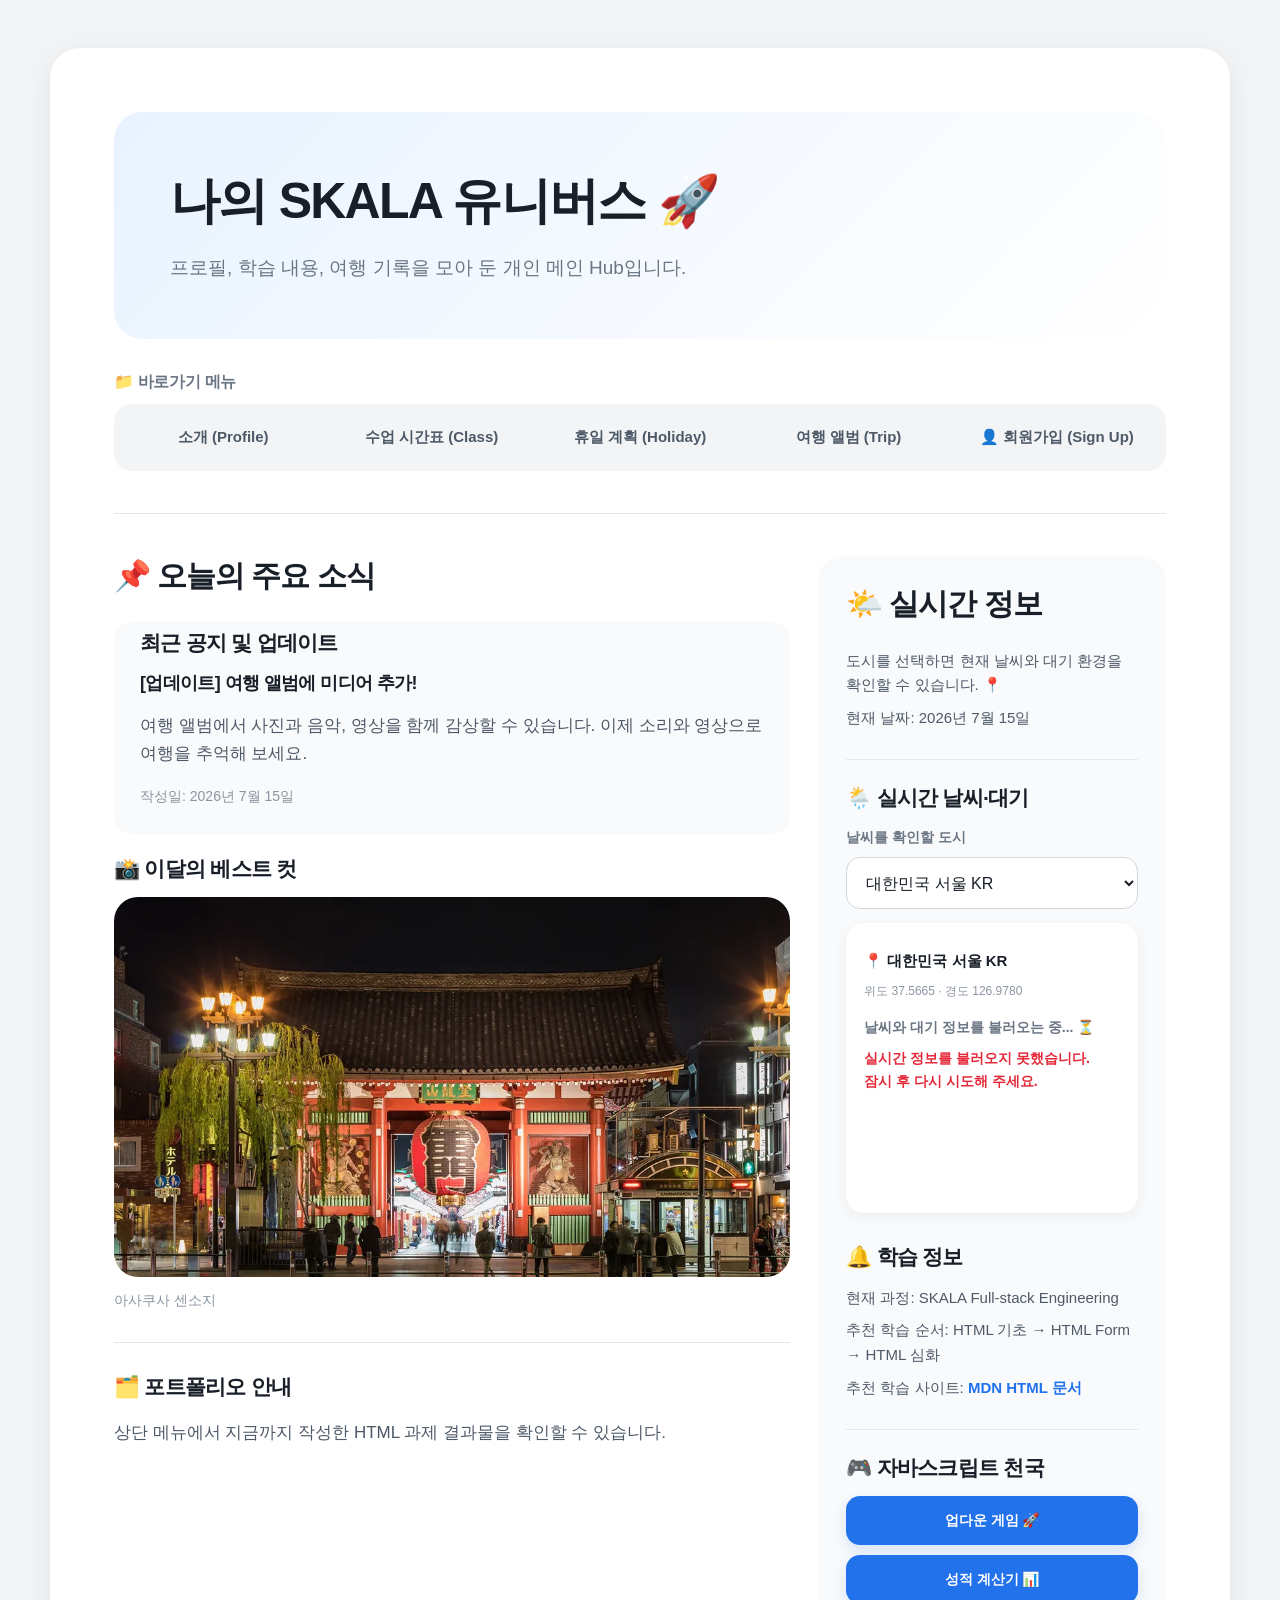
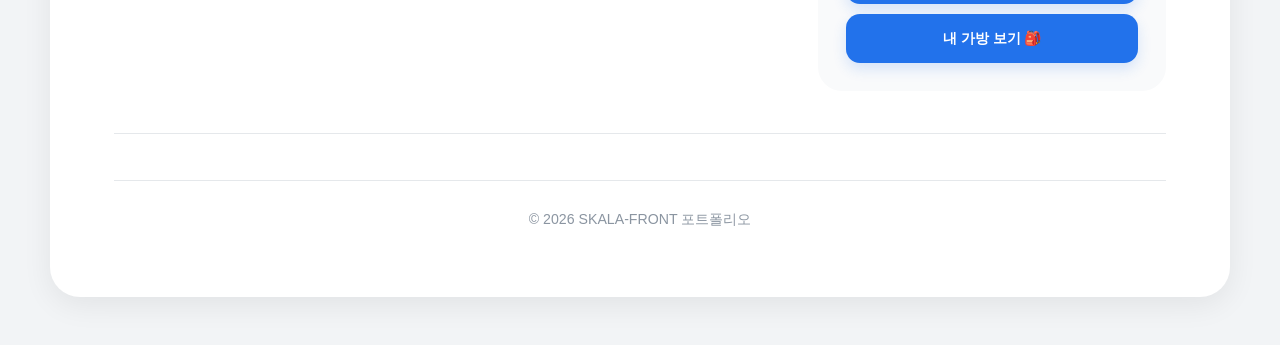
==== commit a7f2cbba: "Final" ====
--- a/html/index.html
+++ b/html/index.html
@@ -1,7 +1,6 @@
 <!DOCTYPE html>
 <html lang="ko">
 <head>
-     <!-- link는 현재 HTML과 외부 CSS 파일을 연결한다. ../는 상위 폴더를 뜻한다. -->
      <link rel="stylesheet" href="../css/style.css">
     <meta charset="UTF-8">
     <!-- viewport 설정은 모바일 화면 너비에 맞게 문서를 표시한다. -->
@@ -33,7 +32,6 @@
     </nav>
 
     <hr>
-
     <!-- 미션 4: main과 aside를 한 부모로 묶어 CSS Grid의 2열로 배치한다. -->
     <div class="content-layout">
     <!-- main은 페이지마다 하나만 사용하며 핵심 본문을 담는다. -->
@@ -76,13 +74,13 @@
     <!-- aside는 본문과 관련된 부가 정보나 사이드바를 담는다. -->
     <aside>
         <h2>🌤️ 실시간 정보</h2>
-        <p>도시를 선택하면 현재 날씨를 확인할 수 있습니다. 📍</p>
+        <p>도시를 선택하면 현재 날씨와 대기 환경을 확인할 수 있습니다. 📍</p>
         <!-- time의 datetime은 기계가 읽을 수 있는 날짜 형식이다. -->
         <p>현재 날짜: <time datetime="2026-07-15">2026년 7월 15일</time></p>
 
         <!-- 261~263페이지 과제: DOM/이벤트, 비동기 호출, ES 모듈 분리 실습이다. -->
         <section class="realtime-weather" aria-labelledby="weather-title">
-            <h3 id="weather-title">🌦️ 실시간 세계 날씨</h3>
+            <h3 id="weather-title">🌦️ 실시간 날씨·대기</h3>
 
             <!-- label의 for와 select의 id를 연결하면 입력 목적을 쉽게 알 수 있다. -->
             <label for="city-select">날씨를 확인할 도시</label>
@@ -104,7 +102,7 @@
 
             <!-- aria-live는 내용이 바뀌었음을 화면 읽기 프로그램에 알려 준다. -->
             <div id="weather-box" aria-live="polite">
-                도시의 날씨를 불러오는 중입니다.
+                도시의 날씨와 대기 정보를 불러오는 중입니다.
             </div>
         </section>
 
--- a/css/style.css
+++ b/css/style.css
@@ -23,6 +23,10 @@
     --blue-700: #1b64da;
     --red-50: #ffeeee;
     --red-600: #e42939;
+    --orange-50: #fff3e0;
+    --orange-800: #ed6700;
+    --green-50: #f0faf6;
+    --green-800: #028450;
     --white: #ffffff;
     --radius-small: 12px;
     --radius-medium: 20px;
@@ -339,7 +343,7 @@
 }
 
 #weather-box {
-    min-height: 154px;
+    min-height: 290px;
     margin-top: 14px;
     padding: 18px;
     background-color: var(--white);
@@ -350,6 +354,84 @@
 
 #weather-box p {
     margin: 8px 0;
+}
+
+/* 위치명과 좌표는 지표 카드보다 먼저 읽히는 요약 정보이다. */
+.weather-location {
+    color: var(--grey-900);
+    font-size: 15px;
+}
+
+.weather-coordinate {
+    margin-bottom: 14px !important;
+    color: var(--grey-500);
+    font-size: 12px;
+}
+
+/* 네 개의 실시간 수치를 같은 크기의 2열 카드로 배치한다. */
+.weather-metric-grid {
+    display: grid;
+    grid-template-columns: repeat(2, minmax(0, 1fr));
+    gap: 10px;
+}
+
+.weather-metric-card {
+    min-width: 0;
+    padding: 14px;
+    background-color: var(--grey-50);
+    border-radius: 15px;
+}
+
+.weather-metric-card--primary {
+    background-color: var(--blue-50);
+}
+
+.weather-metric-label,
+.weather-metric-detail {
+    display: block;
+    color: var(--grey-600);
+    font-size: 11px;
+}
+
+.weather-metric-value {
+    display: block;
+    margin: 5px 0;
+    overflow-wrap: anywhere;
+    color: var(--grey-900);
+    font-size: 18px;
+    line-height: 1.3;
+    letter-spacing: -0.03em;
+}
+
+/* API 수치를 사용자가 바로 이해하도록 상태별 색상 배지를 사용한다. */
+.environment-status {
+    display: inline-flex;
+    align-items: center;
+    margin-top: 5px;
+    padding: 4px 8px;
+    border-radius: 999px;
+    font-size: 11px;
+    font-weight: 750;
+}
+
+.environment-status--good {
+    color: var(--green-800);
+    background-color: var(--green-50);
+}
+
+.environment-status--moderate {
+    color: var(--orange-800);
+    background-color: var(--orange-50);
+}
+
+.environment-status--bad {
+    color: var(--red-600);
+    background-color: var(--red-50);
+}
+
+.environment-status--unknown {
+    color: var(--grey-600);
+    background-color: var(--grey-200);
 }
 
 .weather-message {
@@ -535,28 +617,43 @@
     padding: 6px 0;
 }
 
+/* 설명 목록은 '단어 | 설명'이 한 행을 이루도록 두 열로 고정한다. */
 dl {
     display: grid;
-    grid-template-columns: repeat(3, minmax(0, 1fr));
-    gap: 16px;
+    grid-template-columns: minmax(130px, 0.35fr) minmax(0, 1fr);
     margin: 0;
+    overflow: hidden;
+    border: 1px solid var(--grey-200);
+    border-radius: 20px;
+}
+
+/* dt와 바로 뒤의 dd가 같은 행에 놓이므로 제목과 설명이 뒤바뀌지 않는다. */
+dt,
+dd {
+    display: flex;
+    align-items: center;
+    min-width: 0;
+    margin: 0;
+    padding: 20px 22px;
+    border-bottom: 1px solid var(--grey-200);
 }
 
 dt {
-    margin: 0;
-    padding: 22px 22px 0;
+    color: var(--grey-900);
     background-color: var(--grey-50);
-    border-radius: 20px 20px 0 0;
-    font-size: 18px;
+    font-size: 17px;
     font-weight: 750;
 }
 
 dd {
-    margin: -16px 0 0;
-    padding: 38px 22px 22px;
     color: var(--grey-700);
-    background-color: var(--grey-50);
-    border-radius: 0 0 20px 20px;
+    background-color: var(--white);
+}
+
+/* 마지막 '공감' 행에는 아래쪽 구분선을 만들지 않는다. */
+dt:last-of-type,
+dd:last-child {
+    border-bottom: 0;
 }
 
 /* 폼 그룹은 테두리 대신 옅은 배경과 둥근 모서리로 구분한다. */
@@ -725,8 +822,7 @@
         position: static;
     }
 
-    .trip-grid,
-    dl {
+    .trip-grid {
         grid-template-columns: repeat(2, minmax(0, 1fr));
     }
 }
@@ -772,9 +868,24 @@
         padding: 22px;
     }
 
-    .trip-grid,
+    .trip-grid {
+        grid-template-columns: 1fr;
+    }
+
+    /* 모바일에서는 단어 아래에 해당 설명이 바로 이어지도록 한 열로 바꾼다. */
     dl {
         grid-template-columns: 1fr;
+    }
+
+    dt {
+        padding: 18px 20px 4px;
+        color: var(--blue-700);
+        background-color: var(--white);
+        border-bottom: 0;
+    }
+
+    dd {
+        padding: 0 20px 18px;
     }
 
     table {
@@ -805,6 +916,13 @@
     input[type="reset"] {
         width: 100%;
         margin: 5px 0;
+    }
+}
+
+/* 매우 좁은 화면에서는 날씨 지표도 한 줄에 하나씩 표시한다. */
+@media (max-width: 380px) {
+    .weather-metric-grid {
+        grid-template-columns: 1fr;
     }
 }
 
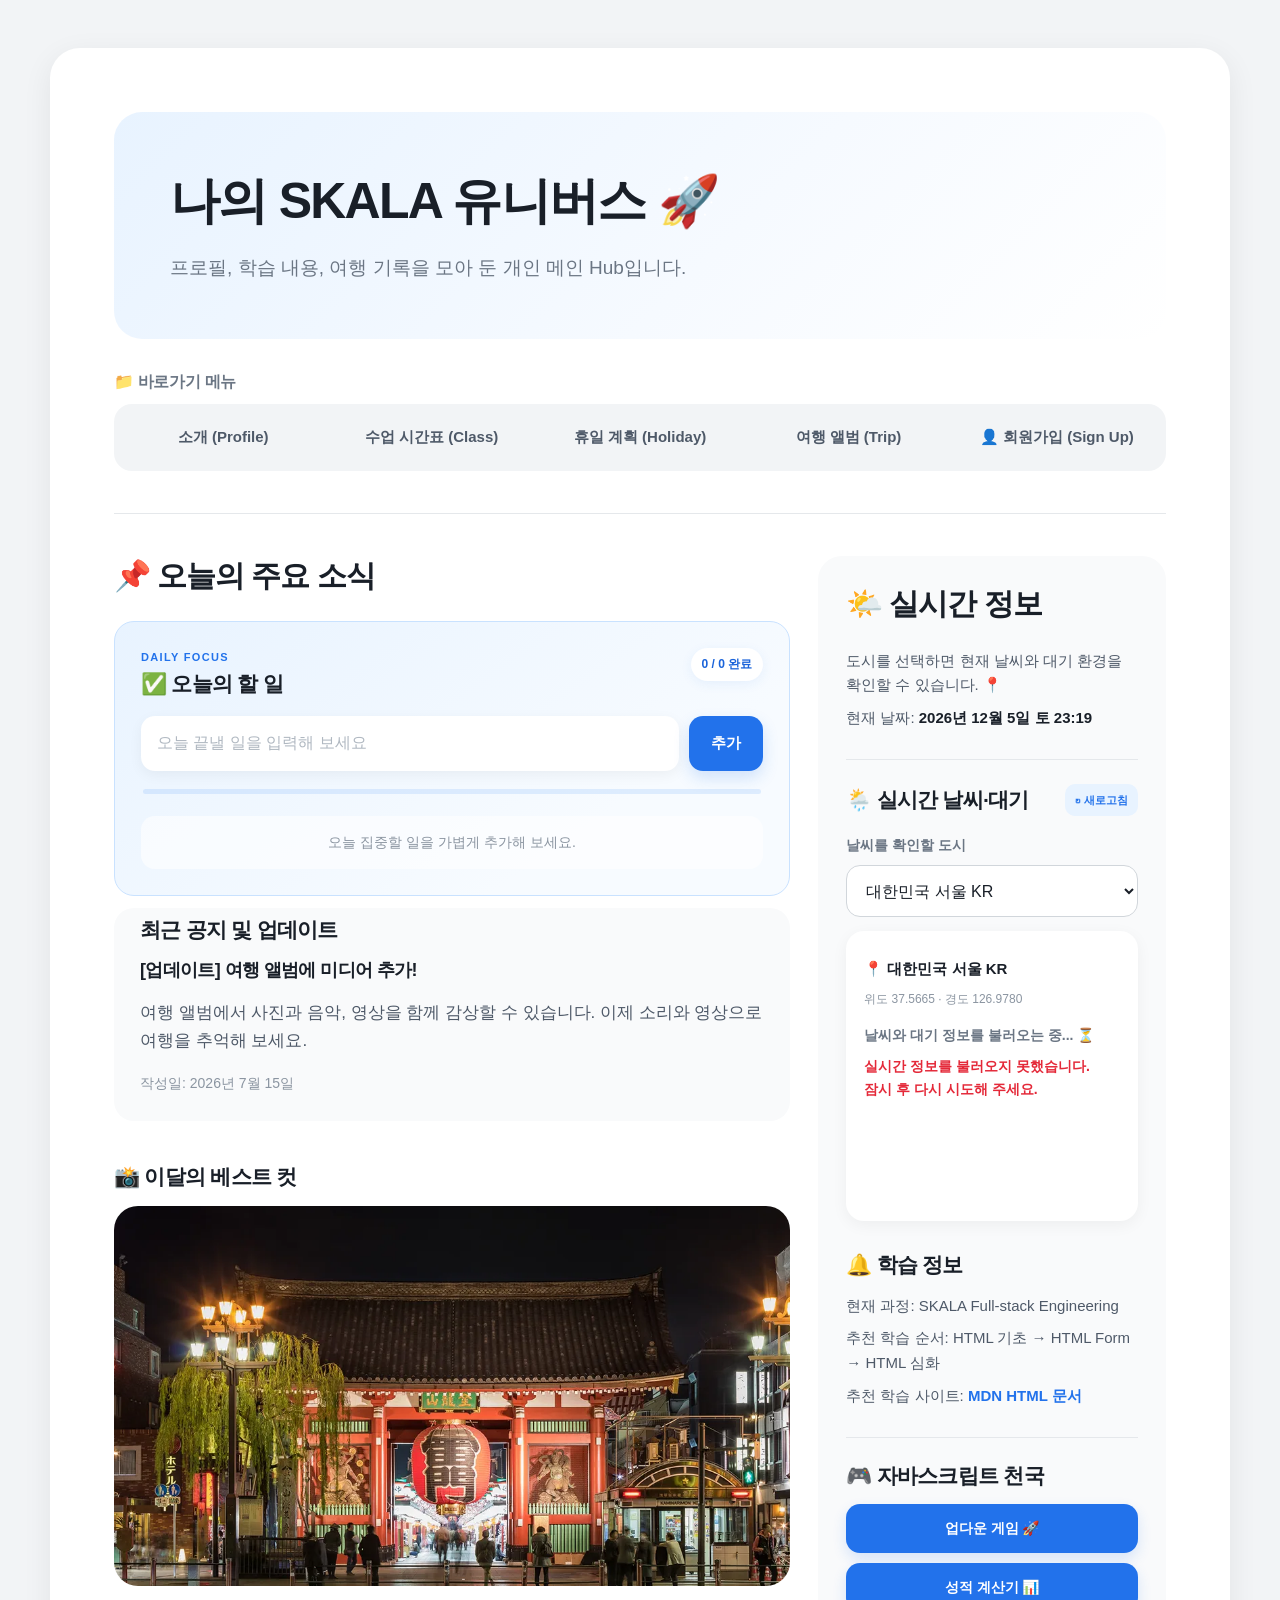
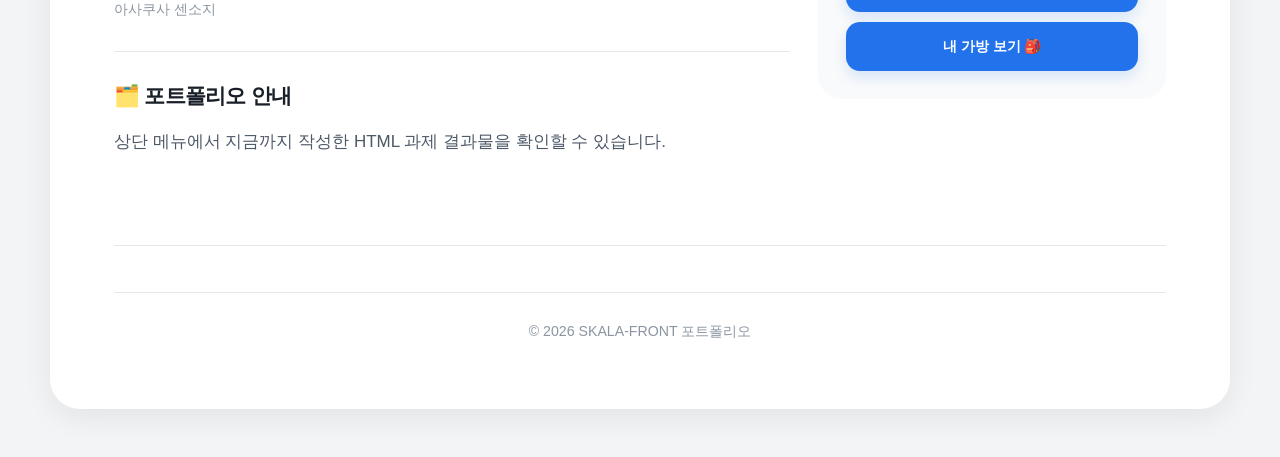
==== commit 1b4354d1: "todo" ====
--- a/html/index.html
+++ b/html/index.html
@@ -3,7 +3,6 @@
 <head>
      <link rel="stylesheet" href="../css/style.css">
     <meta charset="UTF-8">
-    <!-- viewport 설정은 모바일 화면 너비에 맞게 문서를 표시한다. -->
     <meta name="viewport" content="width=device-width, initial-scale=1.0">
     <!-- title은 본문이 아니라 브라우저 탭에 표시되는 제목이다. -->
     <title>Welcome SKALA</title>
@@ -37,6 +36,49 @@
     <!-- main은 페이지마다 하나만 사용하며 핵심 본문을 담는다. -->
     <main>
         <h2>📌 오늘의 주요 소식</h2>
+
+        <!-- 오늘의 할 일: DOM 이벤트와 localStorage를 연습하는 체크리스트이다. -->
+        <section class="todo-section" aria-labelledby="todo-title">
+            <div class="todo-heading">
+                <div>
+                    <p class="todo-eyebrow">DAILY FOCUS</p>
+                    <h3 id="todo-title">✅ 오늘의 할 일</h3>
+                </div>
+                <!-- aria-live는 완료 개수가 바뀌었음을 화면 읽기 프로그램에 알려 준다. -->
+                <span id="todo-count" class="todo-count" aria-live="polite">0 / 0 완료</span>
+            </div>
+
+            <!-- submit 이벤트를 사용하면 버튼 클릭과 Enter 입력을 모두 처리할 수 있다. -->
+            <form id="todo-form" class="todo-form">
+                <label class="visually-hidden" for="todo-input">새로운 할 일</label>
+                <input
+                    type="text"
+                    id="todo-input"
+                    maxlength="60"
+                    autocomplete="off"
+                    placeholder="오늘 끝낼 일을 입력해 보세요"
+                    required
+                >
+                <button type="submit" class="todo-add-button">추가</button>
+            </form>
+
+            <!-- 진행 막대는 완료 비율을 시각적으로 보여 준다. -->
+            <div
+                id="todo-progress"
+                class="todo-progress"
+                role="progressbar"
+                aria-label="오늘의 할 일 진행률"
+                aria-valuemin="0"
+                aria-valuemax="100"
+                aria-valuenow="0"
+            >
+                <span id="todo-progress-bar" class="todo-progress-bar"></span>
+            </div>
+
+            <!-- JavaScript가 이 목록 안에 할 일 항목을 만들어 넣는다. -->
+            <ul id="todo-list" class="todo-list" aria-live="polite"></ul>
+            <p id="todo-empty" class="todo-empty">오늘 집중할 일을 가볍게 추가해 보세요.</p>
+        </section>
 
         <!-- article은 하나의 독립적인 글이나 소식 단위이다. -->
         <article>
@@ -75,12 +117,24 @@
     <aside>
         <h2>🌤️ 실시간 정보</h2>
         <p>도시를 선택하면 현재 날씨와 대기 환경을 확인할 수 있습니다. 📍</p>
-        <!-- time의 datetime은 기계가 읽을 수 있는 날짜 형식이다. -->
-        <p>현재 날짜: <time datetime="2026-07-15">2026년 7월 15일</time></p>
+        <!-- JavaScript가 브라우저의 현재 날짜와 시각을 자동으로 넣는다. -->
+        <p class="current-date-line">
+            현재 날짜:
+            <time id="current-date" datetime="">불러오는 중...</time>
+        </p>
 
         <!-- 261~263페이지 과제: DOM/이벤트, 비동기 호출, ES 모듈 분리 실습이다. -->
         <section class="realtime-weather" aria-labelledby="weather-title">
-            <h3 id="weather-title">🌦️ 실시간 날씨·대기</h3>
+            <div class="realtime-weather-heading">
+                <h3 id="weather-title">🌦️ 실시간 날씨·대기</h3>
+                <!-- API 정보를 바로 다시 요청할 수 있는 수동 새로고침 버튼이다. -->
+                <button
+                    type="button"
+                    id="realtime-refresh"
+                    aria-label="실시간 날씨와 대기 정보 새로고침"
+                    title="실시간 정보 새로고침"
+                >↻ 새로고침</button>
+            </div>
 
             <!-- label의 for와 select의 id를 연결하면 입력 목적을 쉽게 알 수 있다. -->
             <label for="city-select">날씨를 확인할 도시</label>
@@ -139,6 +193,7 @@
 <script src="../script/upDown.js"></script>
 <script src="../script/grade.js"></script>
 <script src="../script/bag.js"></script>
+<script src="../script/todo.js"></script>
 <!-- type="module"을 사용하면 다른 JavaScript 파일의 함수를 import할 수 있다. -->
 <script type="module" src="../script/realtimeInfo.js"></script>
 </body>
--- a/css/style.css
+++ b/css/style.css
@@ -287,6 +287,193 @@
     font-size: 14px;
 }
 
+/* 오늘의 할 일은 기존 카드와 같은 곡률에 옅은 파랑 포인트를 더한다. */
+.content-layout main > .todo-section {
+    margin-bottom: 12px;
+    padding: 26px;
+    background: linear-gradient(145deg, var(--blue-50) 0%, #f7fbff 72%);
+    border: 1px solid var(--blue-100);
+    border-radius: var(--radius-medium);
+}
+
+.todo-heading {
+    display: flex;
+    align-items: flex-start;
+    justify-content: space-between;
+    gap: 18px;
+    margin-bottom: 18px;
+}
+
+.todo-heading h3 {
+    margin: 0;
+}
+
+.todo-eyebrow {
+    margin: 0 0 4px;
+    color: var(--blue-600);
+    font-size: 11px;
+    font-weight: 800;
+    letter-spacing: 0.12em;
+}
+
+.todo-count {
+    flex: 0 0 auto;
+    padding: 7px 11px;
+    color: var(--blue-700);
+    background-color: var(--white);
+    border-radius: 999px;
+    font-size: 12px;
+    font-weight: 750;
+    box-shadow: 0 3px 12px rgba(34, 114, 235, 0.08);
+}
+
+/* 입력창과 추가 버튼을 한 줄에 배치해 빠르게 할 일을 기록할 수 있게 한다. */
+.todo-form {
+    display: grid;
+    grid-template-columns: minmax(0, 1fr) auto;
+    gap: 10px;
+}
+
+#todo-input {
+    min-width: 0;
+    background-color: var(--white);
+    border-color: transparent;
+    box-shadow: 0 4px 14px rgba(2, 9, 19, 0.05);
+}
+
+#todo-input:focus {
+    border-color: var(--blue-500);
+}
+
+.todo-add-button {
+    min-height: 52px;
+    padding: 13px 22px;
+    color: var(--white);
+    background-color: var(--blue-600);
+    border: 0;
+    border-radius: 14px;
+    font: inherit;
+    font-size: 15px;
+    font-weight: 750;
+    cursor: pointer;
+    box-shadow: 0 7px 16px rgba(34, 114, 235, 0.18);
+    transition: background-color 0.2s ease, transform 0.2s ease;
+}
+
+.todo-add-button:hover,
+.todo-add-button:focus-visible {
+    background-color: var(--blue-700);
+    transform: translateY(-1px);
+}
+
+.todo-progress {
+    height: 5px;
+    margin: 18px 2px 14px;
+    overflow: hidden;
+    background-color: rgba(49, 130, 246, 0.13);
+    border-radius: 999px;
+}
+
+.todo-progress-bar {
+    display: block;
+    width: 0;
+    height: 100%;
+    background-color: var(--blue-500);
+    border-radius: inherit;
+    transition: width 0.25s ease;
+}
+
+.todo-list {
+    display: grid;
+    gap: 8px;
+    margin: 0;
+    padding: 0;
+    list-style: none;
+}
+
+.todo-item {
+    display: grid;
+    grid-template-columns: auto minmax(0, 1fr) auto;
+    align-items: center;
+    gap: 11px;
+    min-height: 50px;
+    padding: 10px 11px 10px 14px;
+    background-color: var(--white);
+    border: 1px solid transparent;
+    border-radius: 14px;
+    transition: border-color 0.2s ease, opacity 0.2s ease;
+}
+
+.todo-item:hover {
+    border-color: var(--blue-100);
+}
+
+.todo-checkbox {
+    width: 20px !important;
+    height: 20px !important;
+    margin: 0 !important;
+    cursor: pointer;
+}
+
+.todo-text {
+    min-width: 0;
+    color: var(--grey-800);
+    font-size: 15px;
+    overflow-wrap: anywhere;
+    cursor: pointer;
+}
+
+.todo-item--completed {
+    opacity: 0.64;
+}
+
+.todo-item--completed .todo-text {
+    color: var(--grey-500);
+    text-decoration: line-through;
+}
+
+.todo-delete-button {
+    padding: 7px 9px;
+    color: var(--grey-500);
+    background-color: transparent;
+    border: 0;
+    border-radius: 9px;
+    font: inherit;
+    font-size: 12px;
+    font-weight: 700;
+    cursor: pointer;
+    transition: color 0.2s ease, background-color 0.2s ease;
+}
+
+.todo-delete-button:hover,
+.todo-delete-button:focus-visible {
+    color: var(--red-600);
+    background-color: var(--red-50);
+}
+
+.todo-empty {
+    margin: 8px 0 0;
+    padding: 15px;
+    color: var(--grey-500);
+    background-color: rgba(255, 255, 255, 0.62);
+    border-radius: 14px;
+    font-size: 14px;
+    text-align: center;
+}
+
+/* 화면에는 보이지 않지만 화면 읽기 프로그램은 입력창의 설명을 읽을 수 있다. */
+.visually-hidden {
+    position: absolute;
+    width: 1px;
+    height: 1px;
+    padding: 0;
+    margin: -1px;
+    overflow: hidden;
+    clip: rect(0, 0, 0, 0);
+    white-space: nowrap;
+    border: 0;
+}
+
 /* figure의 이미지와 설명을 하나의 큰 콘텐츠 카드처럼 보이게 한다. */
 figure {
     margin: 0;
@@ -323,11 +510,58 @@
     margin-top: 30px;
 }
 
+/* 현재 날짜는 JavaScript로 갱신되며 날짜 부분을 조금 더 선명하게 보여 준다. */
+.current-date-line #current-date {
+    color: var(--grey-900);
+    font-weight: 700;
+}
+
 /* 실시간 날씨 선택창과 결과는 사이드바 안의 독립된 카드이다. */
 .realtime-weather {
     margin: 28px 0 0;
     padding-top: 24px;
     border-top: 1px solid var(--grey-200);
+}
+
+.realtime-weather-heading {
+    display: flex;
+    align-items: center;
+    justify-content: space-between;
+    gap: 12px;
+    margin-bottom: 18px;
+}
+
+.realtime-weather-heading h3 {
+    margin: 0;
+}
+
+/* 새로고침 버튼은 제목을 방해하지 않는 작은 보조 버튼으로 만든다. */
+#realtime-refresh {
+    flex: 0 0 auto;
+    padding: 7px 10px;
+    color: var(--blue-600);
+    background-color: var(--blue-50);
+    border: 0;
+    border-radius: 10px;
+    font: inherit;
+    font-size: 11px;
+    font-weight: 750;
+    cursor: pointer;
+    transition: background-color 0.2s ease, opacity 0.2s ease;
+}
+
+#realtime-refresh:hover {
+    background-color: var(--blue-100);
+}
+
+#realtime-refresh:focus-visible {
+    outline: 3px solid rgba(49, 130, 246, 0.24);
+    outline-offset: 2px;
+}
+
+#realtime-refresh:disabled {
+    cursor: wait;
+    opacity: 0.55;
 }
 
 .realtime-weather label {
@@ -366,6 +600,16 @@
     margin-bottom: 14px !important;
     color: var(--grey-500);
     font-size: 12px;
+}
+
+.weather-updated-time {
+    margin-bottom: 14px !important;
+    padding: 9px 11px;
+    color: var(--grey-600);
+    background-color: var(--grey-50);
+    border-radius: 10px;
+    font-size: 11px;
+    line-height: 1.55;
 }
 
 /* 네 개의 실시간 수치를 같은 크기의 2열 카드로 배치한다. */
@@ -480,7 +724,7 @@
 
 /* 첫 화면의 제목이 빠르고 차분하게 나타나는 애니메이션이다. */
 .home-header h1 {
-    animation: title-fade-in 0.65s ease-out both;
+    animation: title-fade-in 1.5s ease-out both;
 }
 
 @keyframes title-fade-in {
@@ -868,6 +1112,18 @@
         padding: 22px;
     }
 
+    .content-layout main > .todo-section {
+        padding: 22px;
+    }
+
+    .todo-form {
+        grid-template-columns: 1fr;
+    }
+
+    .todo-add-button {
+        width: 100%;
+    }
+
     .trip-grid {
         grid-template-columns: 1fr;
     }
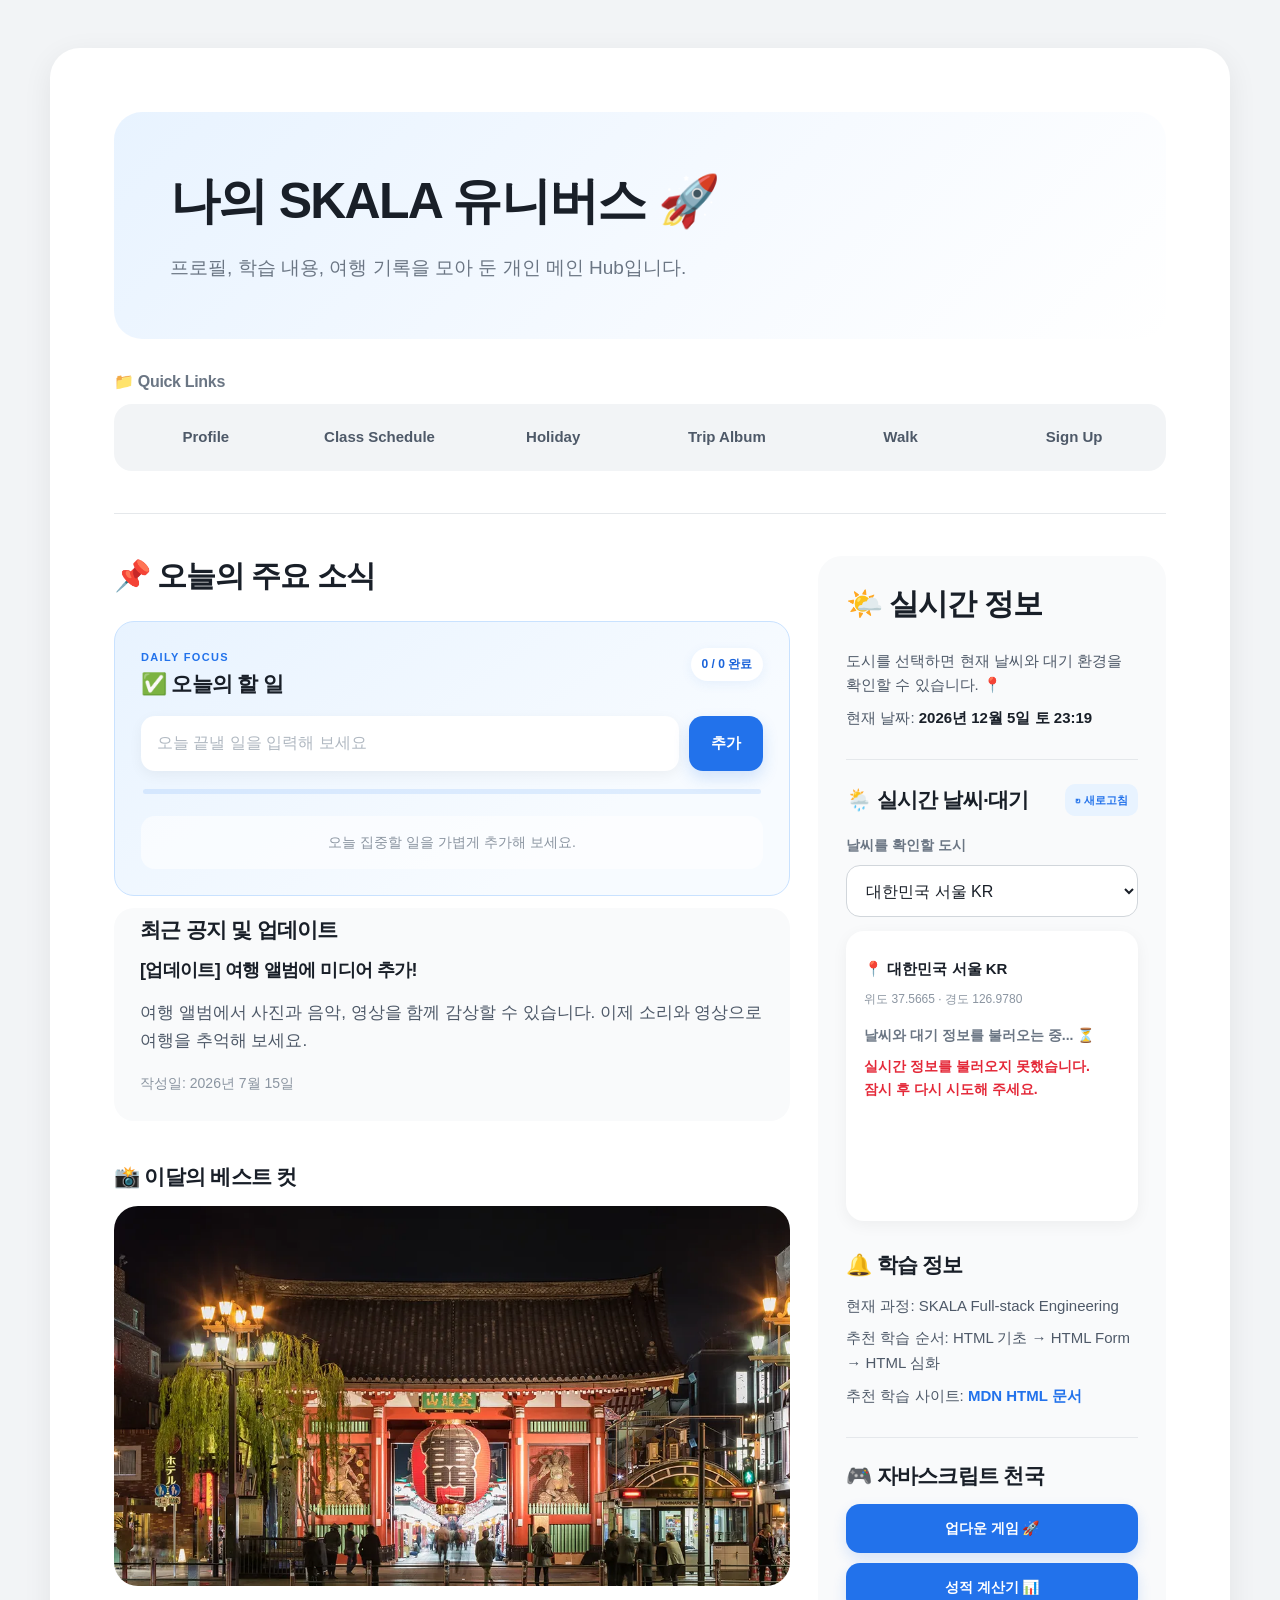
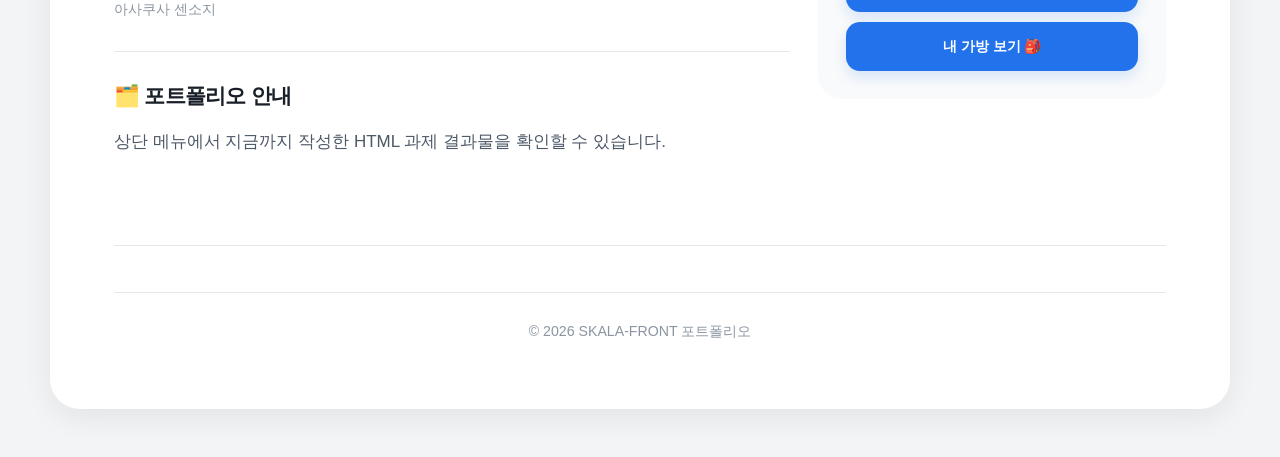
==== commit 1f5ca38e: "walk" ====
--- a/html/index.html
+++ b/html/index.html
@@ -18,15 +18,16 @@
     </header>
 
     <!-- nav는 다른 페이지로 이동하는 주요 메뉴 영역이다. -->
-    <nav>
-        <h2>📁 바로가기 메뉴</h2>
+    <nav aria-label="Main menu">
+        <h2>📁 Quick Links</h2>
         <ul>
             <!-- href에는 이동할 문서의 상대 경로를 적는다. -->
-            <li><a href="myProfile.html">소개 (Profile)</a></li>
-            <li><a href="myClass.html">수업 시간표 (Class)</a></li>
-            <li><a href="myHoliday.html">휴일 계획 (Holiday)</a></li>
-            <li><a href="myTrip.html">여행 앨범 (Trip)</a></li>
-            <li><a href="signUp.html">👤 회원가입 (Sign Up)</a></li>
+            <li><a href="myProfile.html">Profile</a></li>
+            <li><a href="myClass.html">Class Schedule</a></li>
+            <li><a href="myHoliday.html">Holiday</a></li>
+            <li><a href="myTrip.html">Trip Album</a></li>
+            <li><a href="walk.html">Walk</a></li>
+            <li><a href="signUp.html">Sign Up</a></li>
         </ul>
     </nav>
 
--- a/css/style.css
+++ b/css/style.css
@@ -239,6 +239,33 @@
     transform: translateY(-1px);
 }
 
+/* 모든 하위 페이지에서 같은 위치와 모양으로 Main Hub 버튼을 보여 준다. */
+.page-home-nav {
+    margin: 0 0 22px;
+}
+
+.page-home-nav a {
+    display: inline-flex;
+    width: auto;
+    min-height: 42px;
+    padding: 10px 15px;
+    color: var(--blue-700);
+    background-color: var(--blue-50);
+    border: 1px solid var(--blue-100);
+    border-radius: 12px;
+    align-items: center;
+    font-size: 14px;
+    font-weight: 750;
+    text-align: left;
+}
+
+.page-home-nav a:hover,
+.page-home-nav a:focus-visible {
+    color: var(--white);
+    background-color: var(--blue-600);
+    border-color: var(--blue-600);
+}
+
 /* 메인 소식과 부가 정보를 비대칭 2열 Grid로 구성한다. */
 .content-layout {
     display: grid;
@@ -788,6 +815,469 @@
     background-color: var(--blue-50);
     box-shadow: var(--shadow-hover);
     transform: translateY(-5px);
+}
+
+/* 산책 페이지는 기존 파랑에 옅은 초록을 더해 차분한 야외 분위기를 만든다. */
+.walk-container {
+    overflow: hidden;
+}
+
+.walk-hero {
+    position: relative;
+    background:
+        radial-gradient(circle at 88% 22%, rgba(2, 132, 80, 0.13), transparent 28%),
+        linear-gradient(135deg, var(--green-50), var(--blue-50) 64%, var(--white));
+}
+
+.walk-hero::after {
+    position: absolute;
+    right: clamp(26px, 7vw, 80px);
+    bottom: clamp(22px, 4vw, 42px);
+    color: rgba(2, 132, 80, 0.16);
+    font-size: clamp(64px, 10vw, 118px);
+    line-height: 1;
+    content: "歩";
+}
+
+.walk-hero > * {
+    position: relative;
+    z-index: 1;
+}
+
+.walk-hero-kicker,
+.walk-section-eyebrow {
+    margin: 0 0 8px;
+    color: var(--green-800);
+    font-size: 12px;
+    font-weight: 800;
+    letter-spacing: 0.14em;
+}
+
+.walk-blog {
+    padding: 20px 0 0;
+    border-bottom: 0;
+}
+
+.walk-blog-heading {
+    display: flex;
+    align-items: flex-start;
+    justify-content: space-between;
+    gap: 18px;
+    margin-bottom: 22px;
+}
+
+.walk-blog-heading h2 {
+    margin-bottom: 0;
+}
+
+.walk-result-count {
+    flex: 0 0 auto;
+    margin: 4px 0 0;
+    padding: 8px 13px;
+    color: var(--green-800);
+    background-color: var(--green-50);
+    border-radius: 999px;
+    font-size: 13px;
+    font-weight: 750;
+}
+
+.walk-filter-panel {
+    display: grid;
+    grid-template-columns: repeat(2, minmax(160px, 1fr)) auto auto;
+    gap: 12px;
+    align-items: end;
+    margin-bottom: 24px;
+    padding: 18px;
+    background-color: var(--grey-50);
+    border-radius: 20px;
+}
+
+.walk-filter-panel p {
+    margin: 0;
+}
+
+.walk-filter-panel label:not(.walk-favorite-filter) {
+    display: block;
+    margin-bottom: 7px;
+    color: var(--grey-700);
+    font-size: 13px;
+    font-weight: 700;
+}
+
+.walk-favorite-filter {
+    display: inline-flex;
+    align-items: center;
+    min-height: 52px;
+    padding: 0 15px;
+    color: var(--grey-700);
+    background-color: var(--white);
+    border: 1px solid var(--grey-300);
+    border-radius: 14px;
+    font-size: 14px;
+    font-weight: 700;
+    cursor: pointer;
+}
+
+.walk-favorite-filter input {
+    flex: 0 0 auto;
+}
+
+.walk-filter-reset {
+    min-height: 52px;
+    padding: 0 17px;
+    color: var(--grey-700);
+    background-color: var(--grey-200);
+    border: 0;
+    border-radius: 14px;
+    font: inherit;
+    font-size: 14px;
+    font-weight: 700;
+    cursor: pointer;
+    transition: background-color 0.2s ease;
+}
+
+.walk-filter-reset:hover,
+.walk-filter-reset:focus-visible {
+    color: var(--grey-900);
+    background-color: var(--grey-300);
+}
+
+.walk-post-list {
+    display: grid;
+    grid-template-columns: repeat(3, minmax(0, 1fr));
+    gap: 18px;
+}
+
+.walk-card {
+    display: flex;
+    min-width: 0;
+    margin: 0;
+    overflow: hidden;
+    background-color: var(--white);
+    border: 1px solid var(--grey-200);
+    border-radius: 24px;
+    box-shadow: 0 7px 22px rgba(2, 9, 19, 0.06);
+    flex-direction: column;
+    transition: border-color 0.2s ease, box-shadow 0.2s ease,
+        transform 0.2s ease;
+}
+
+.walk-card:hover,
+.walk-card:focus-within {
+    border-color: #b8e8d4;
+    box-shadow: var(--shadow-hover);
+    transform: translateY(-4px);
+}
+
+.walk-card-image {
+    display: block;
+    width: 100%;
+    aspect-ratio: 4 / 3;
+    object-fit: cover;
+}
+
+.walk-card-body {
+    display: flex;
+    flex: 1;
+    padding: 20px;
+    flex-direction: column;
+}
+
+.walk-card-top-row {
+    display: flex;
+    align-items: center;
+    justify-content: space-between;
+    gap: 10px;
+    margin-bottom: 12px;
+}
+
+.walk-card-area {
+    overflow: hidden;
+    color: var(--grey-500);
+    font-size: 12px;
+    font-weight: 700;
+    text-overflow: ellipsis;
+    white-space: nowrap;
+}
+
+.walk-favorite-button {
+    flex: 0 0 auto;
+    padding: 6px 9px;
+    color: var(--grey-600);
+    background-color: var(--grey-100);
+    border: 0;
+    border-radius: 9px;
+    font: inherit;
+    font-size: 12px;
+    font-weight: 750;
+    cursor: pointer;
+}
+
+.walk-favorite-button--active {
+    color: var(--orange-800);
+    background-color: var(--orange-50);
+}
+
+.walk-card-title {
+    margin-bottom: 10px;
+    font-size: 21px;
+}
+
+.walk-card-summary {
+    margin: 0 0 16px;
+    color: var(--grey-600);
+    font-size: 14px;
+}
+
+.walk-card-info {
+    display: flex;
+    flex-wrap: wrap;
+    gap: 7px;
+    margin-top: auto;
+}
+
+.walk-card-tag,
+.walk-card-meta {
+    padding: 5px 8px;
+    color: var(--grey-600);
+    background-color: var(--grey-100);
+    border-radius: 8px;
+    font-size: 11px;
+    font-weight: 650;
+}
+
+.walk-card-tag {
+    color: var(--green-800);
+    background-color: var(--green-50);
+}
+
+.walk-detail-button {
+    width: 100%;
+    margin-top: 17px;
+    padding: 12px 14px;
+    color: var(--white);
+    background-color: var(--grey-900);
+    border: 0;
+    border-radius: 13px;
+    font: inherit;
+    font-size: 14px;
+    font-weight: 750;
+    cursor: pointer;
+    transition: background-color 0.2s ease;
+}
+
+.walk-detail-button:hover,
+.walk-detail-button:focus-visible {
+    background-color: var(--green-800);
+}
+
+.walk-empty {
+    margin: 0;
+    padding: 38px 20px;
+    color: var(--grey-500);
+    background-color: var(--grey-50);
+    border-radius: 20px;
+    text-align: center;
+}
+
+.walk-dialog {
+    position: relative;
+    width: min(92vw, 620px);
+    max-height: 90vh;
+    padding: 0;
+    overflow-y: auto;
+    background-color: var(--white);
+    border: 0;
+    border-radius: 26px;
+    box-shadow: 0 24px 70px rgba(2, 9, 19, 0.25);
+}
+
+.walk-dialog::backdrop {
+    background-color: rgba(25, 31, 40, 0.56);
+    backdrop-filter: blur(4px);
+}
+
+.walk-dialog-close {
+    position: absolute;
+    z-index: 2;
+    top: 14px;
+    right: 14px;
+    padding: 8px 11px;
+    color: var(--grey-800);
+    background-color: rgba(255, 255, 255, 0.9);
+    border: 0;
+    border-radius: 10px;
+    font: inherit;
+    font-size: 12px;
+    font-weight: 700;
+    cursor: pointer;
+    box-shadow: 0 4px 14px rgba(2, 9, 19, 0.14);
+    backdrop-filter: blur(6px);
+}
+
+/* 상세 창 안에는 사진과 짧은 설명으로 구성된 한 장의 카드만 표시한다. */
+.walk-post-carousel {
+    overflow: hidden;
+    background-color: var(--white);
+    border-radius: 26px;
+}
+
+.walk-post-carousel:focus-visible {
+    outline: 3px solid var(--blue-100);
+    outline-offset: -3px;
+}
+
+.walk-carousel-image-wrap {
+    position: relative;
+    background-color: var(--grey-100);
+}
+
+.walk-carousel-image {
+    display: block;
+    width: 100%;
+    aspect-ratio: 4 / 3;
+    object-fit: cover;
+}
+
+.walk-carousel-badges {
+    position: absolute;
+    z-index: 1;
+    top: 16px;
+    left: 16px;
+    display: flex;
+    align-items: center;
+    gap: 7px;
+}
+
+.walk-carousel-status {
+    padding: 6px 10px;
+    color: var(--white);
+    background-color: rgba(25, 31, 40, 0.72);
+    border-radius: 999px;
+    font-size: 12px;
+    font-weight: 800;
+    backdrop-filter: blur(6px);
+}
+
+.walk-carousel-body {
+    padding: 23px 24px 15px;
+}
+
+.walk-carousel-course {
+    min-height: 1.5em;
+    margin: 0 0 7px;
+    color: var(--green-800);
+    overflow: hidden;
+    font-size: 13px;
+    font-weight: 800;
+    line-height: 1.5;
+    letter-spacing: 0.02em;
+    text-overflow: ellipsis;
+    white-space: nowrap;
+}
+
+/* 꿀팁은 사진 번호와 같은 형태의 배지로 넣어 카드 높이에 영향을 주지 않는다. */
+.walk-carousel-tip {
+    display: inline-block;
+    padding: 6px 10px;
+    color: #5c4700;
+    background-color: rgba(255, 241, 118, 0.94);
+    border-radius: 999px;
+    font-size: 12px;
+    font-weight: 850;
+    backdrop-filter: blur(6px);
+}
+
+.walk-carousel-tip[hidden] {
+    display: none;
+}
+
+.walk-carousel-title {
+    display: -webkit-box;
+    min-height: 2.5em;
+    max-height: 2.5em;
+    margin: 0 0 9px;
+    color: var(--grey-900);
+    overflow: hidden;
+    font-size: clamp(22px, 4vw, 28px);
+    line-height: 1.25;
+    -webkit-box-orient: vertical;
+    -webkit-line-clamp: 2;
+}
+
+.walk-carousel-description {
+    display: -webkit-box;
+    min-height: 3em;
+    max-height: 3em;
+    margin: 0;
+    color: var(--grey-600);
+    overflow: hidden;
+    font-size: 14px;
+    line-height: 1.5;
+    -webkit-box-orient: vertical;
+    -webkit-line-clamp: 2;
+}
+
+.walk-carousel-controls {
+    display: grid;
+    grid-template-columns: minmax(82px, 1fr) auto minmax(82px, 1fr);
+    gap: 10px;
+    align-items: center;
+    padding: 14px 24px 23px;
+}
+
+.walk-carousel-button {
+    min-height: 40px;
+    padding: 9px 12px;
+    color: var(--grey-700);
+    background-color: var(--white);
+    border: 1px solid var(--grey-300);
+    border-radius: 11px;
+    font: inherit;
+    font-size: 13px;
+    font-weight: 750;
+    cursor: pointer;
+}
+
+.walk-carousel-button--next {
+    color: var(--white);
+    background-color: var(--green-800);
+    border-color: var(--green-800);
+}
+
+.walk-carousel-button:hover:not(:disabled),
+.walk-carousel-button:focus-visible:not(:disabled) {
+    border-color: var(--green-800);
+    transform: translateY(-1px);
+}
+
+.walk-carousel-button:disabled {
+    cursor: not-allowed;
+    opacity: 0.38;
+}
+
+.walk-carousel-dots {
+    display: flex;
+    align-items: center;
+    justify-content: center;
+    gap: 6px;
+}
+
+.walk-carousel-dot {
+    width: 8px;
+    height: 8px;
+    padding: 0;
+    background-color: var(--grey-300);
+    border: 0;
+    border-radius: 50%;
+    cursor: pointer;
+    transition: width 0.2s ease, background-color 0.2s ease;
+}
+
+.walk-carousel-dot--active {
+    width: 22px;
+    background-color: var(--green-800);
+    border-radius: 999px;
 }
 
 /* 표는 진한 선 대신 행 배경과 얇은 구분선으로 정보를 나눈다. */
@@ -1128,6 +1618,51 @@
         grid-template-columns: 1fr;
     }
 
+    .walk-hero::after {
+        opacity: 0.6;
+    }
+
+    .walk-blog-heading {
+        display: block;
+    }
+
+    .walk-result-count {
+        display: inline-flex;
+        margin-top: 12px;
+    }
+
+    .walk-filter-panel,
+    .walk-post-list {
+        grid-template-columns: 1fr;
+    }
+
+    .walk-card {
+        max-width: 520px;
+        margin: 0 auto;
+    }
+
+    .walk-dialog {
+        width: calc(100vw - 24px);
+        padding: 0;
+        border-radius: 20px;
+    }
+
+    .walk-post-carousel {
+        border-radius: 20px;
+    }
+
+    .walk-carousel-image {
+        aspect-ratio: 1 / 1;
+    }
+
+    .walk-carousel-body {
+        padding: 20px 20px 13px;
+    }
+
+    .walk-carousel-controls {
+        padding: 13px 20px 20px;
+    }
+
     /* 모바일에서는 단어 아래에 해당 설명이 바로 이어지도록 한 열로 바꾼다. */
     dl {
         grid-template-columns: 1fr;
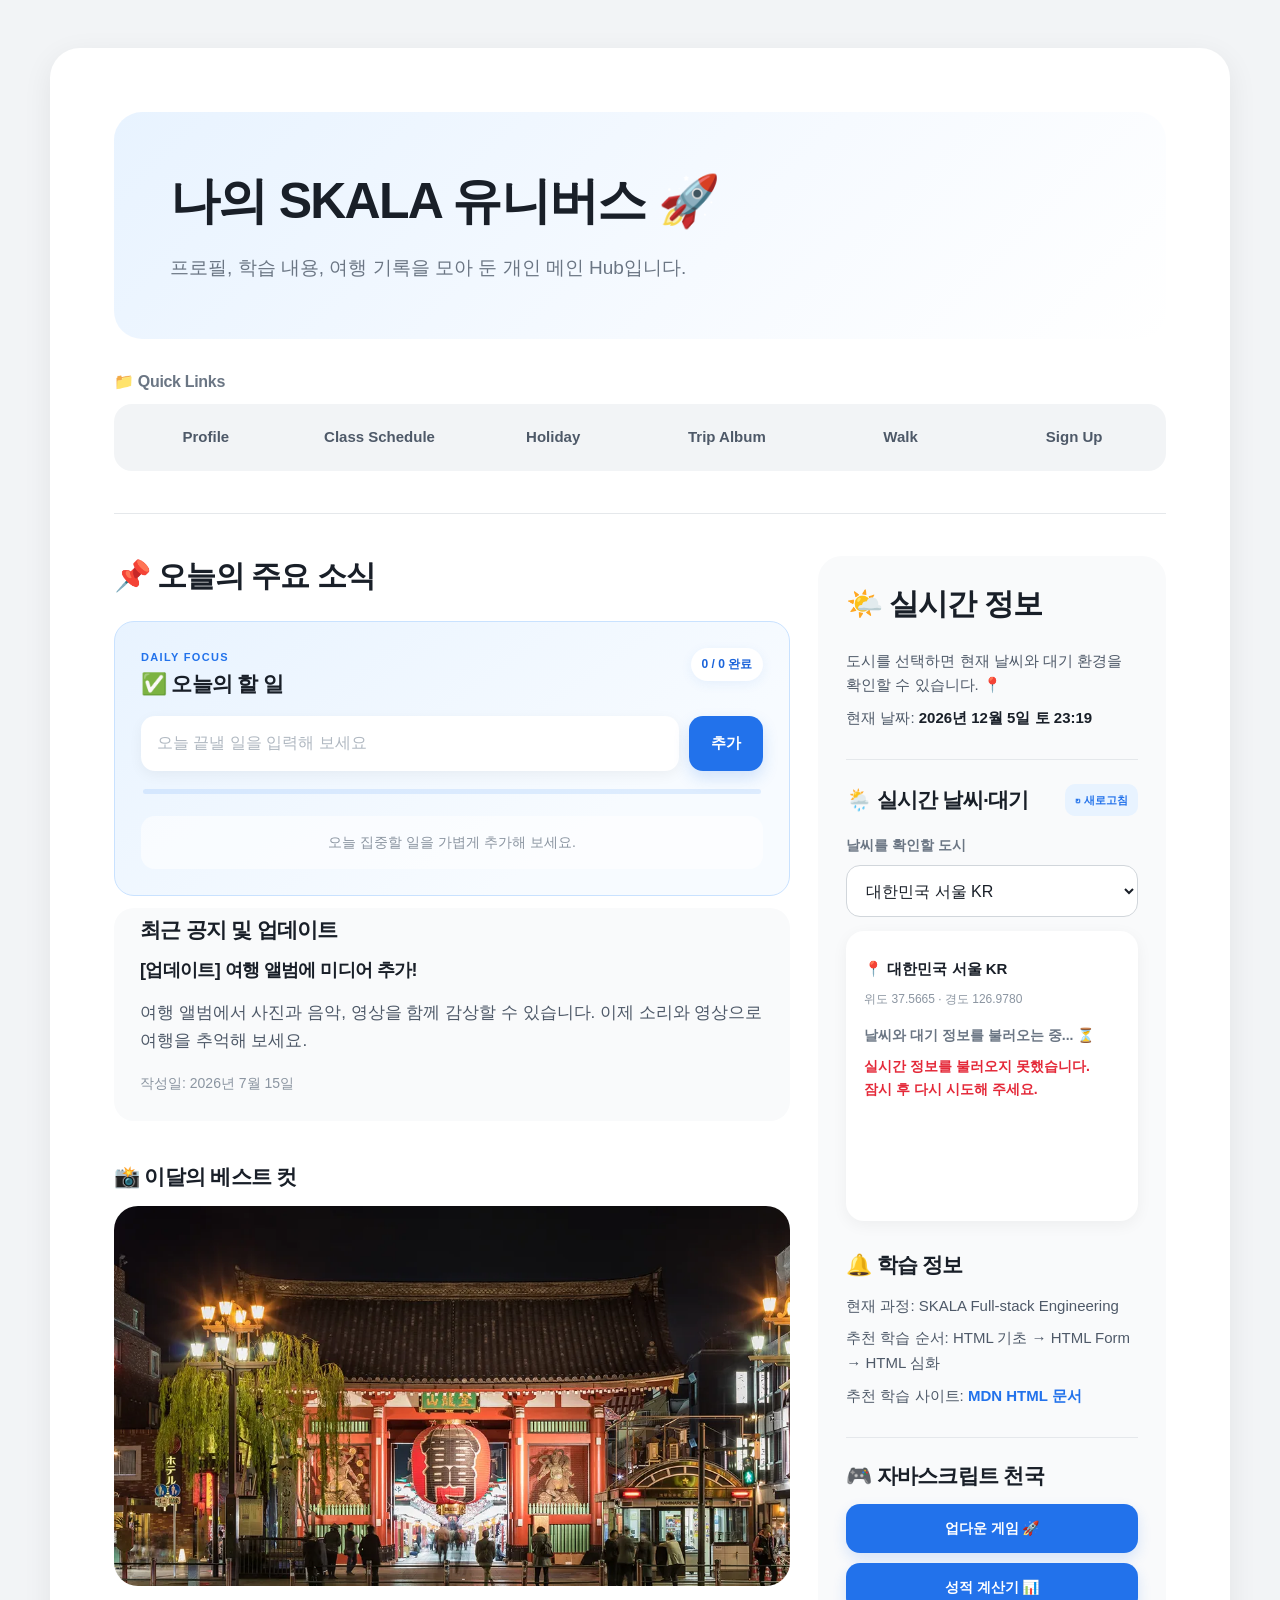
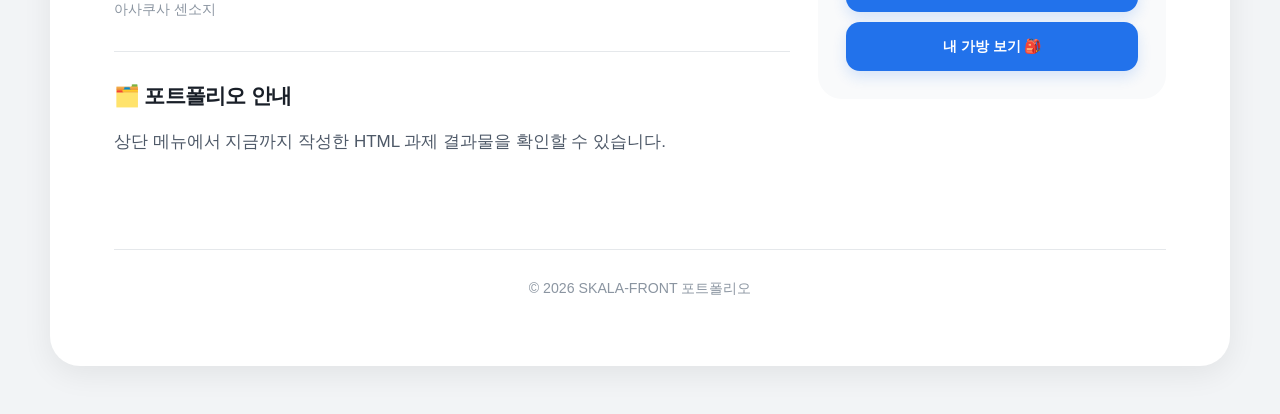
==== commit 8a95ad20: "Deleted unnecessary things" ====
--- a/html/index.html
+++ b/html/index.html
@@ -4,24 +4,20 @@
      <link rel="stylesheet" href="../css/style.css">
     <meta charset="UTF-8">
     <meta name="viewport" content="width=device-width, initial-scale=1.0">
-    <!-- title은 본문이 아니라 브라우저 탭에 표시되는 제목이다. -->
     <title>Welcome SKALA</title>
 </head>
 <body>
-    <!-- 같은 class는 여러 문서와 요소에서 재사용할 수 있다. -->
     <div class="container">
     <!-- header는 페이지의 머리말 영역이다. -->
-    <!-- 미션 6: 이 제목에는 페이지가 열릴 때 페이드인 애니메이션이 적용된다. -->
     <header class="home-header">
         <h1>나의 SKALA 유니버스 🚀</h1>
         <p>프로필, 학습 내용, 여행 기록을 모아 둔 개인 메인 Hub입니다.</p>
     </header>
 
     <!-- nav는 다른 페이지로 이동하는 주요 메뉴 영역이다. -->
-    <nav aria-label="Main menu">
+    <nav>
         <h2>📁 Quick Links</h2>
         <ul>
-            <!-- href에는 이동할 문서의 상대 경로를 적는다. -->
             <li><a href="myProfile.html">Profile</a></li>
             <li><a href="myClass.html">Class Schedule</a></li>
             <li><a href="myHoliday.html">Holiday</a></li>
@@ -32,26 +28,23 @@
     </nav>
 
     <hr>
-    <!-- 미션 4: main과 aside를 한 부모로 묶어 CSS Grid의 2열로 배치한다. -->
     <div class="content-layout">
     <!-- main은 페이지마다 하나만 사용하며 핵심 본문을 담는다. -->
     <main>
         <h2>📌 오늘의 주요 소식</h2>
 
         <!-- 오늘의 할 일: DOM 이벤트와 localStorage를 연습하는 체크리스트이다. -->
-        <section class="todo-section" aria-labelledby="todo-title">
+        <section class="todo-section">
             <div class="todo-heading">
                 <div>
                     <p class="todo-eyebrow">DAILY FOCUS</p>
-                    <h3 id="todo-title">✅ 오늘의 할 일</h3>
+                    <h3>✅ 오늘의 할 일</h3>
                 </div>
-                <!-- aria-live는 완료 개수가 바뀌었음을 화면 읽기 프로그램에 알려 준다. -->
-                <span id="todo-count" class="todo-count" aria-live="polite">0 / 0 완료</span>
+                <span id="todo-count" class="todo-count">0 / 0 완료</span>
             </div>
 
-            <!-- submit 이벤트를 사용하면 버튼 클릭과 Enter 입력을 모두 처리할 수 있다. -->
+            <!-- submit 이벤트를 사용하여 버튼 클릭과 Enter 입력을 모두 처리할 수 있다. -->
             <form id="todo-form" class="todo-form">
-                <label class="visually-hidden" for="todo-input">새로운 할 일</label>
                 <input
                     type="text"
                     id="todo-input"
@@ -64,20 +57,12 @@
             </form>
 
             <!-- 진행 막대는 완료 비율을 시각적으로 보여 준다. -->
-            <div
-                id="todo-progress"
-                class="todo-progress"
-                role="progressbar"
-                aria-label="오늘의 할 일 진행률"
-                aria-valuemin="0"
-                aria-valuemax="100"
-                aria-valuenow="0"
-            >
+            <div class="todo-progress">
                 <span id="todo-progress-bar" class="todo-progress-bar"></span>
             </div>
 
             <!-- JavaScript가 이 목록 안에 할 일 항목을 만들어 넣는다. -->
-            <ul id="todo-list" class="todo-list" aria-live="polite"></ul>
+            <ul id="todo-list" class="todo-list"></ul>
             <p id="todo-empty" class="todo-empty">오늘 집중할 일을 가볍게 추가해 보세요.</p>
         </section>
 
@@ -97,7 +82,6 @@
             <h3>📸 이달의 베스트 컷</h3>
             <!-- figure는 이미지와 설명을 하나의 콘텐츠로 묶는다. -->
             <figure>
-                <!-- 아래 파일명을 media 폴더의 실제 이미지 파일명으로 변경하세요. -->
                 <!-- img는 종료 태그가 없으며 src는 경로, alt는 대체 설명이다. -->
                 <img
                     src="../media/asakusa.jpg"
@@ -125,14 +109,13 @@
         </p>
 
         <!-- 261~263페이지 과제: DOM/이벤트, 비동기 호출, ES 모듈 분리 실습이다. -->
-        <section class="realtime-weather" aria-labelledby="weather-title">
+        <section class="realtime-weather">
             <div class="realtime-weather-heading">
-                <h3 id="weather-title">🌦️ 실시간 날씨·대기</h3>
+                <h3>🌦️ 실시간 날씨·대기</h3>
                 <!-- API 정보를 바로 다시 요청할 수 있는 수동 새로고침 버튼이다. -->
                 <button
                     type="button"
                     id="realtime-refresh"
-                    aria-label="실시간 날씨와 대기 정보 새로고침"
                     title="실시간 정보 새로고침"
                 >↻ 새로고침</button>
             </div>
@@ -155,8 +138,7 @@
                 </option>
             </select>
 
-            <!-- aria-live는 내용이 바뀌었음을 화면 읽기 프로그램에 알려 준다. -->
-            <div id="weather-box" aria-live="polite">
+            <div id="weather-box">
                 도시의 날씨와 대기 정보를 불러오는 중입니다.
             </div>
         </section>
@@ -173,7 +155,6 @@
         <section class="mini-games">
             <h3>🎮 자바스크립트 천국</h3>
             <div class="mini-game-buttons">
-                <!-- type="button"은 폼 제출 기능이 없는 일반 실행 버튼을 뜻한다. -->
                 <button type="button" onclick="playUpDown()">업다운 게임 🚀</button>
                 <button type="button" onclick="calculateGrade()">성적 계산기 📊</button>
                 <button type="button" onclick="showMyBag()">내 가방 보기 🎒</button>
@@ -181,8 +162,6 @@
         </section>
     </aside>
     </div>
-
-    <hr>
 
     <!-- footer는 저작권, 연락처 같은 페이지의 마무리 정보를 담는다. -->
     <footer>
--- a/css/style.css
+++ b/css/style.css
@@ -1,9 +1,3 @@
-/*
- * Toss의 디자인 감도를 참고한 SKALA-FRONT 공통 스타일이다.
- * 로고나 화면을 복제하지 않고, 명확한 정보 계층·넉넉한 여백·회색과 파랑 중심의
- * 디자인 원칙만 포트폴리오에 맞게 적용했다.
- */
-
 /* :root에는 여러 곳에서 재사용할 색상과 크기를 CSS 변수로 모아 둔다. */
 :root {
     --grey-50: #f9fafb;
@@ -40,11 +34,6 @@
     box-sizing: border-box;
 }
 
-html {
-    /* 페이지 안의 링크 이동이나 스크롤을 부드럽게 연결한다. */
-    scroll-behavior: smooth;
-}
-
 body {
     margin: 0;
     padding: 48px 24px;
@@ -57,7 +46,6 @@
     font-weight: 400;
     line-height: 1.65;
     word-break: keep-all;
-    -webkit-font-smoothing: antialiased;
 }
 
 /* 드래그해서 선택한 글자에도 대표 파란색을 연하게 사용한다. */
@@ -134,8 +122,7 @@
 }
 
 /* 페이지의 첫 제목 아래에 얇은 구분선을 두어 시작점을 만든다. */
-body > .container > h1,
-body > .container > h2:first-child {
+body > .container > h1 {
     margin-bottom: 36px;
     padding: 10px 0 30px;
     border-bottom: 1px solid var(--grey-200);
@@ -428,7 +415,7 @@
     background-color: var(--white);
     border: 1px solid transparent;
     border-radius: 14px;
-    transition: border-color 0.2s ease, opacity 0.2s ease;
+    transition: border-color 0.2s ease;
 }
 
 .todo-item:hover {
@@ -486,19 +473,6 @@
     border-radius: 14px;
     font-size: 14px;
     text-align: center;
-}
-
-/* 화면에는 보이지 않지만 화면 읽기 프로그램은 입력창의 설명을 읽을 수 있다. */
-.visually-hidden {
-    position: absolute;
-    width: 1px;
-    height: 1px;
-    padding: 0;
-    margin: -1px;
-    overflow: hidden;
-    clip: rect(0, 0, 0, 0);
-    white-space: nowrap;
-    border: 0;
 }
 
 /* figure의 이미지와 설명을 하나의 큰 콘텐츠 카드처럼 보이게 한다. */
@@ -810,8 +784,7 @@
     border-radius: 18px;
 }
 
-.trip-card:hover,
-.trip-card:focus-within {
+.trip-card:hover {
     background-color: var(--blue-50);
     box-shadow: var(--shadow-hover);
     transform: translateY(-5px);
@@ -1086,10 +1059,16 @@
     max-height: 90vh;
     padding: 0;
     overflow-y: auto;
+    scrollbar-width: none;
     background-color: var(--white);
     border: 0;
     border-radius: 26px;
     box-shadow: 0 24px 70px rgba(2, 9, 19, 0.25);
+}
+
+/* 스크롤은 유지하면서 오른쪽에 보이는 흰색 스크롤 영역만 숨긴다. */
+.walk-dialog::-webkit-scrollbar {
+    display: none;
 }
 
 .walk-dialog::backdrop {
@@ -1129,13 +1108,16 @@
 
 .walk-carousel-image-wrap {
     position: relative;
+    width: 100%;
+    aspect-ratio: 4 / 3;
+    overflow: hidden;
     background-color: var(--grey-100);
 }
 
 .walk-carousel-image {
     display: block;
     width: 100%;
-    aspect-ratio: 4 / 3;
+    height: 100%;
     object-fit: cover;
 }
 
@@ -1186,10 +1168,6 @@
     font-size: 12px;
     font-weight: 850;
     backdrop-filter: blur(6px);
-}
-
-.walk-carousel-tip[hidden] {
-    display: none;
 }
 
 .walk-carousel-title {
@@ -1489,8 +1467,6 @@
 }
 
 /* 제출은 대표 파랑, 초기화는 중립 회색으로 역할을 구분한다. */
-.btn-submit,
-.btn-reset,
 input[type="submit"],
 input[type="reset"] {
     min-height: 52px;
@@ -1506,25 +1482,21 @@
         transform 0.2s ease;
 }
 
-.btn-submit,
 input[type="submit"] {
     background-color: var(--blue-600);
     box-shadow: 0 7px 16px rgba(34, 114, 235, 0.2);
 }
 
-.btn-reset,
 input[type="reset"] {
     color: var(--grey-700);
     background-color: var(--grey-200);
 }
 
-.btn-submit:hover,
 input[type="submit"]:hover {
     background-color: var(--blue-700);
     transform: translateY(-2px);
 }
 
-.btn-reset:hover,
 input[type="reset"]:hover {
     color: var(--grey-900);
     background-color: var(--grey-300);
@@ -1643,7 +1615,6 @@
 
     .walk-dialog {
         width: calc(100vw - 24px);
-        padding: 0;
         border-radius: 20px;
     }
 
@@ -1651,7 +1622,7 @@
         border-radius: 20px;
     }
 
-    .walk-carousel-image {
+    .walk-carousel-image-wrap {
         aspect-ratio: 1 / 1;
     }
 
@@ -1701,8 +1672,6 @@
         margin: 5px 0;
     }
 
-    .btn-submit,
-    .btn-reset,
     input[type="submit"],
     input[type="reset"] {
         width: 100%;
@@ -1722,9 +1691,7 @@
     *,
     *::before,
     *::after {
-        scroll-behavior: auto !important;
         animation-duration: 0.01ms !important;
-        animation-iteration-count: 1 !important;
         transition-duration: 0.01ms !important;
     }
 }
